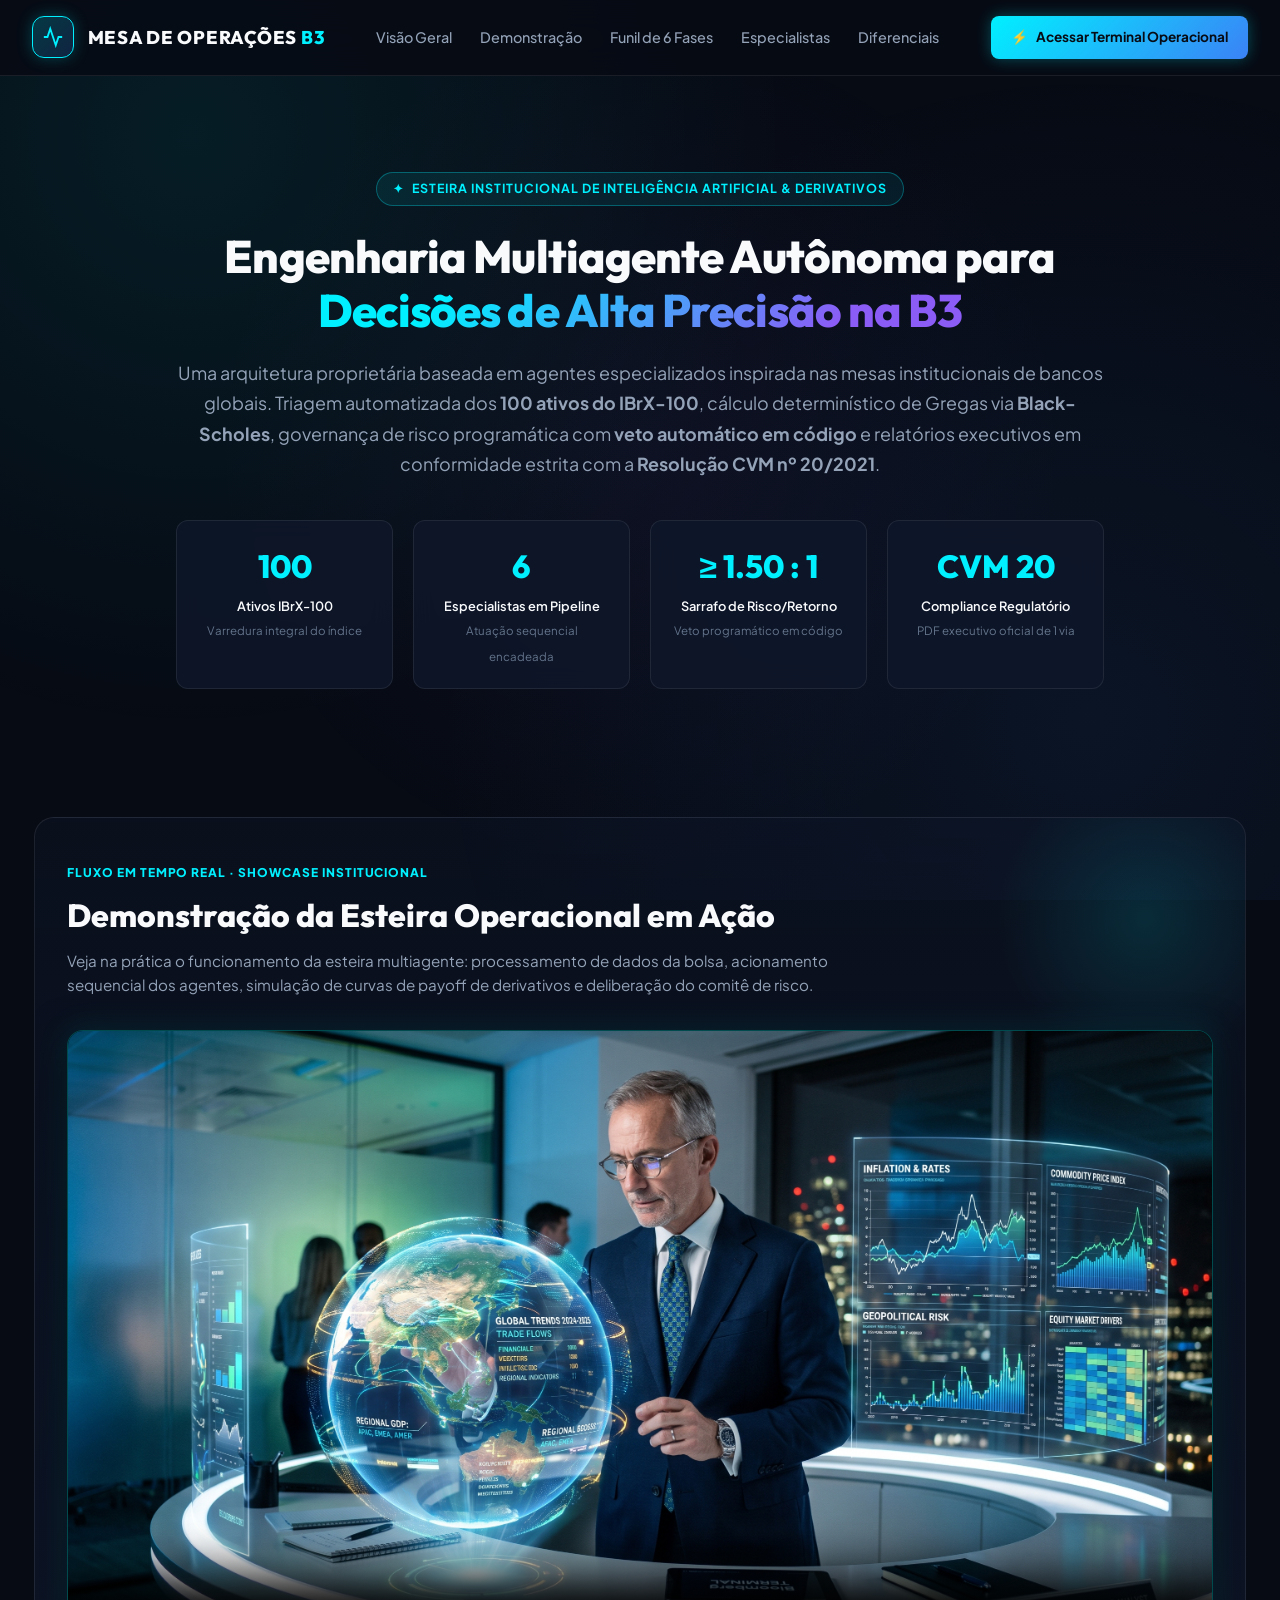
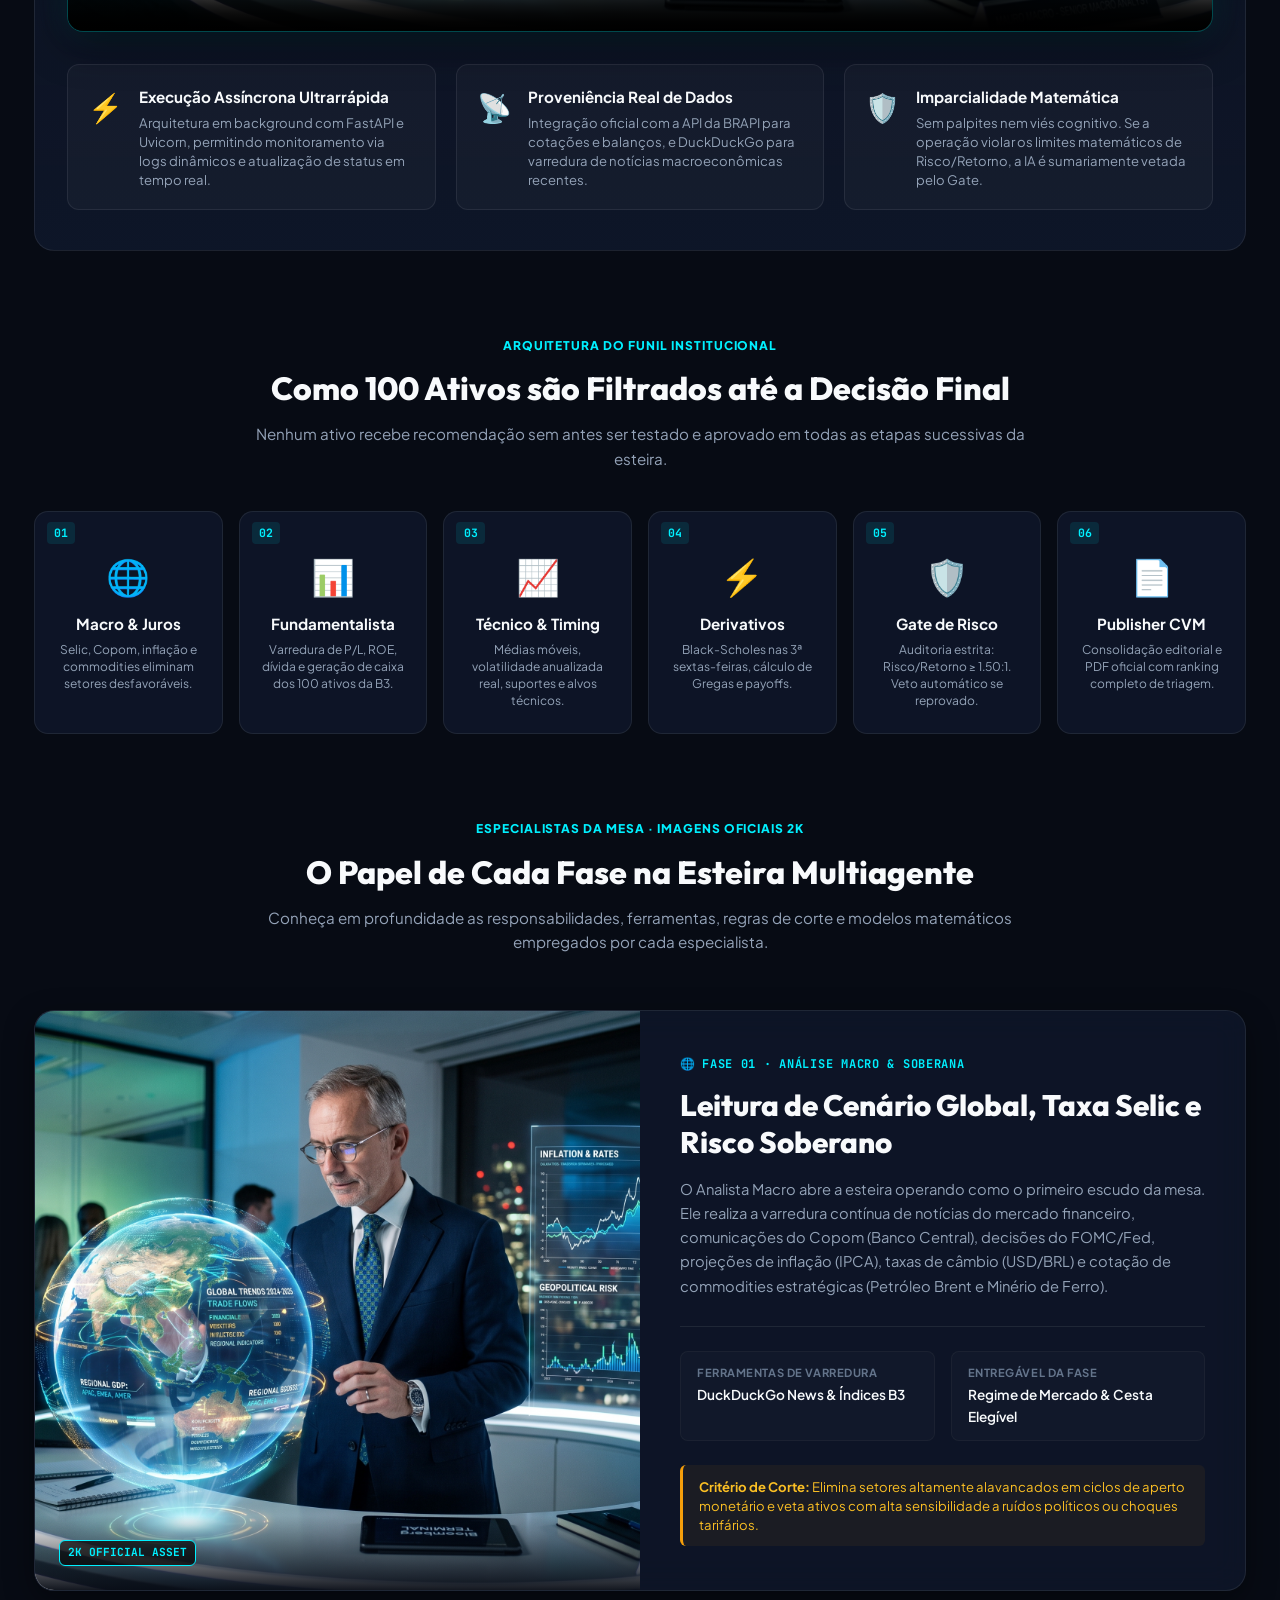
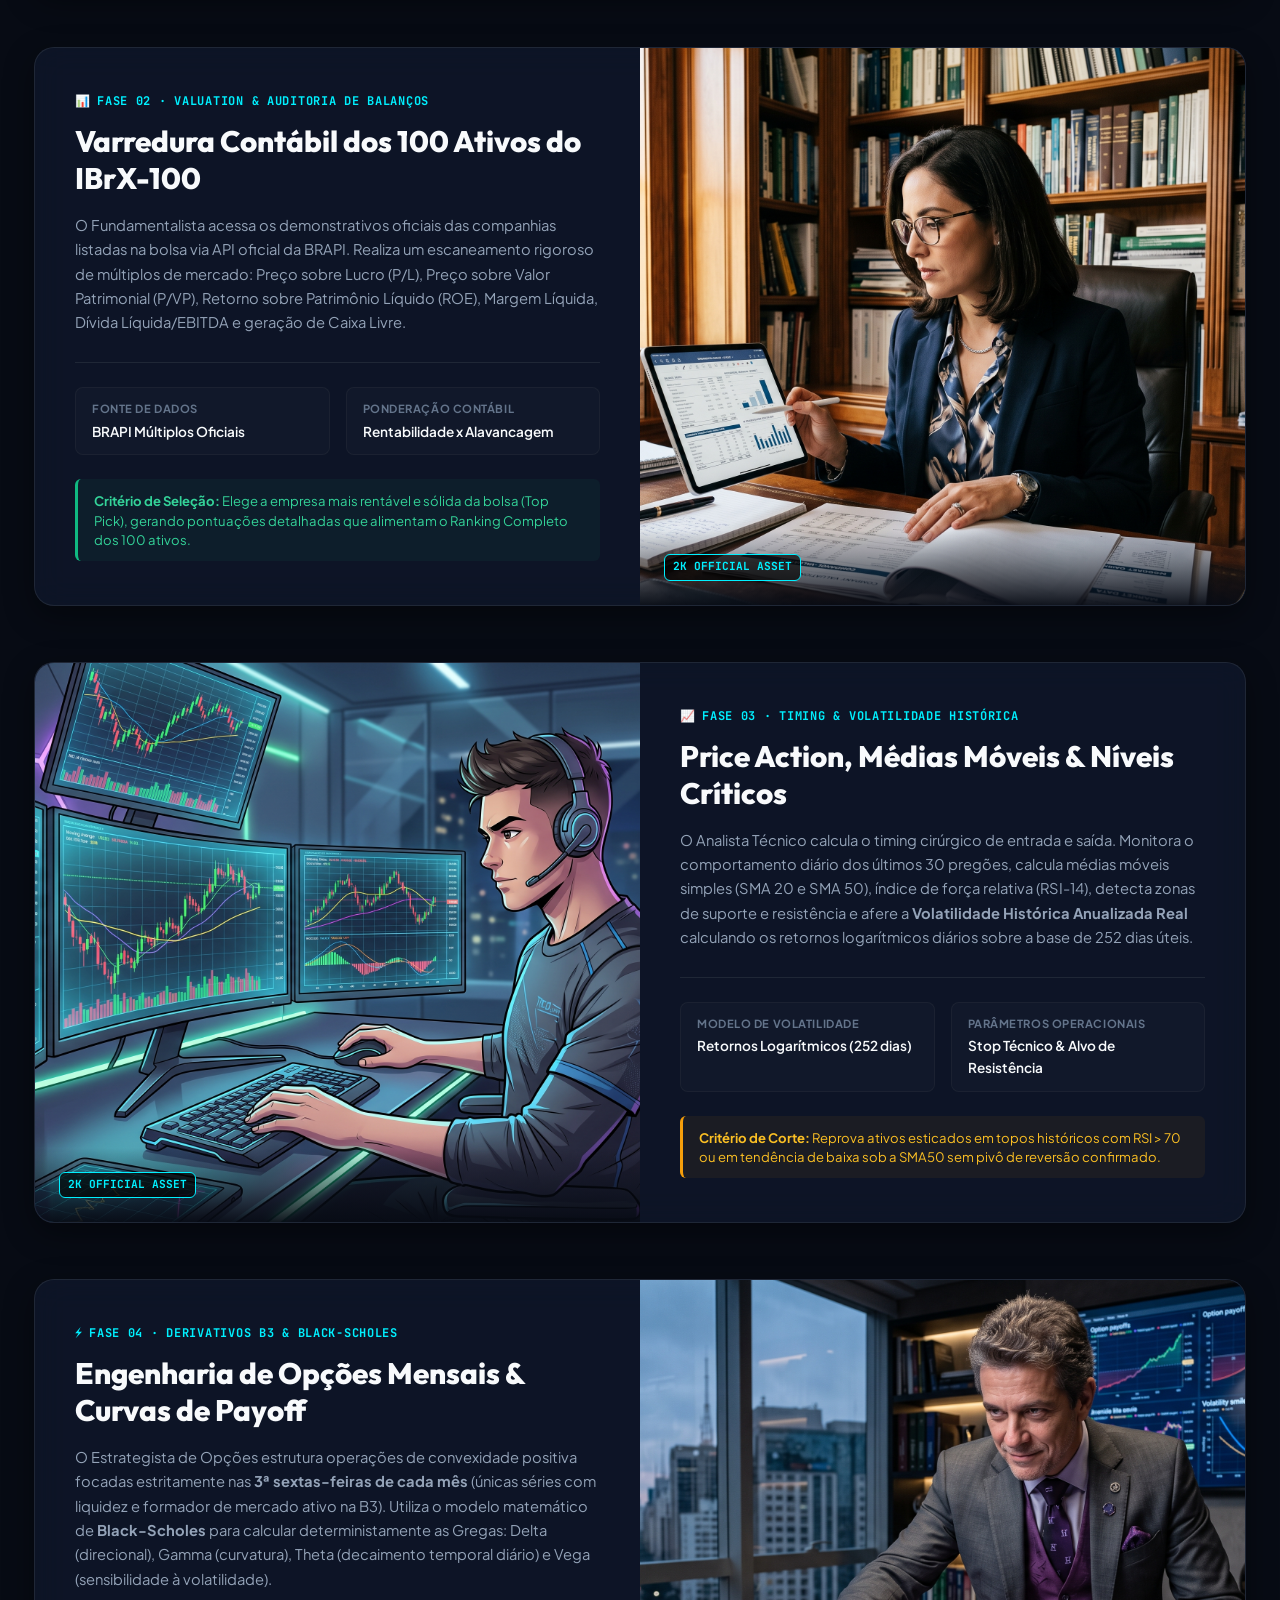
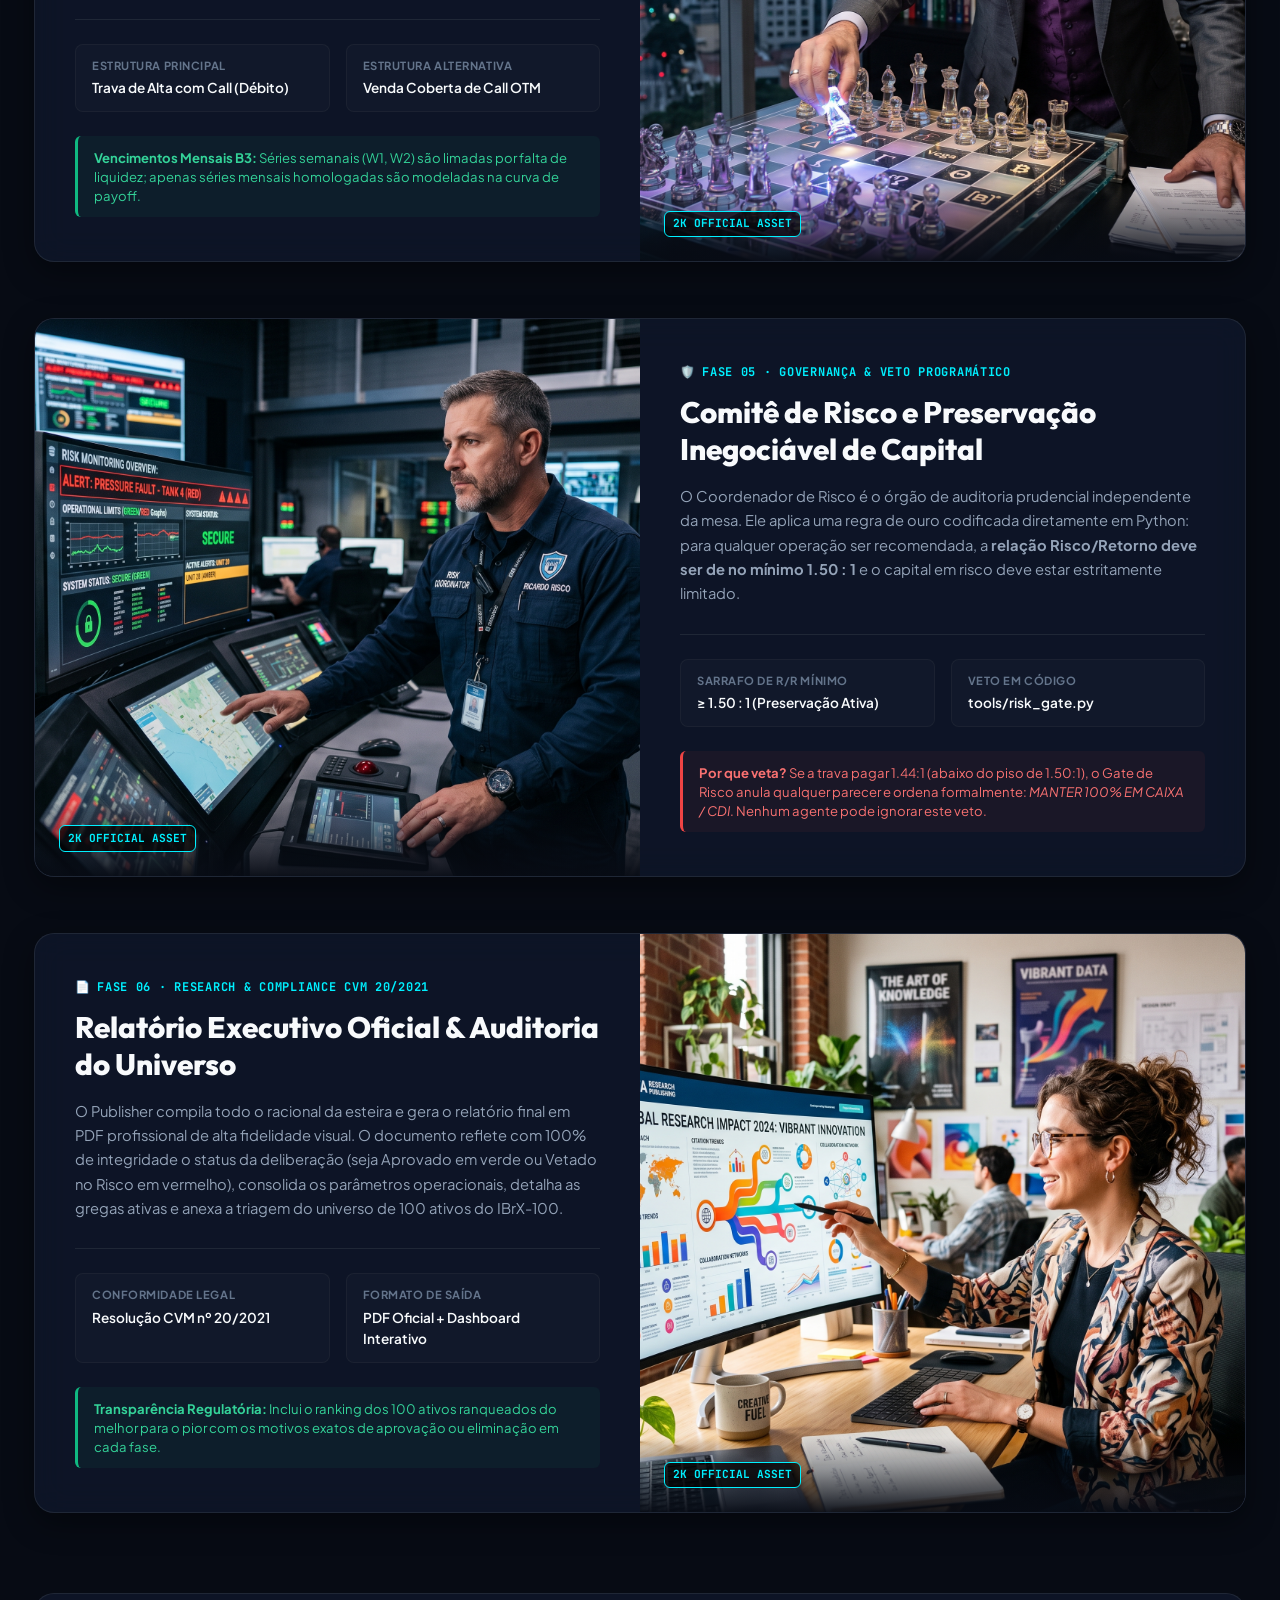
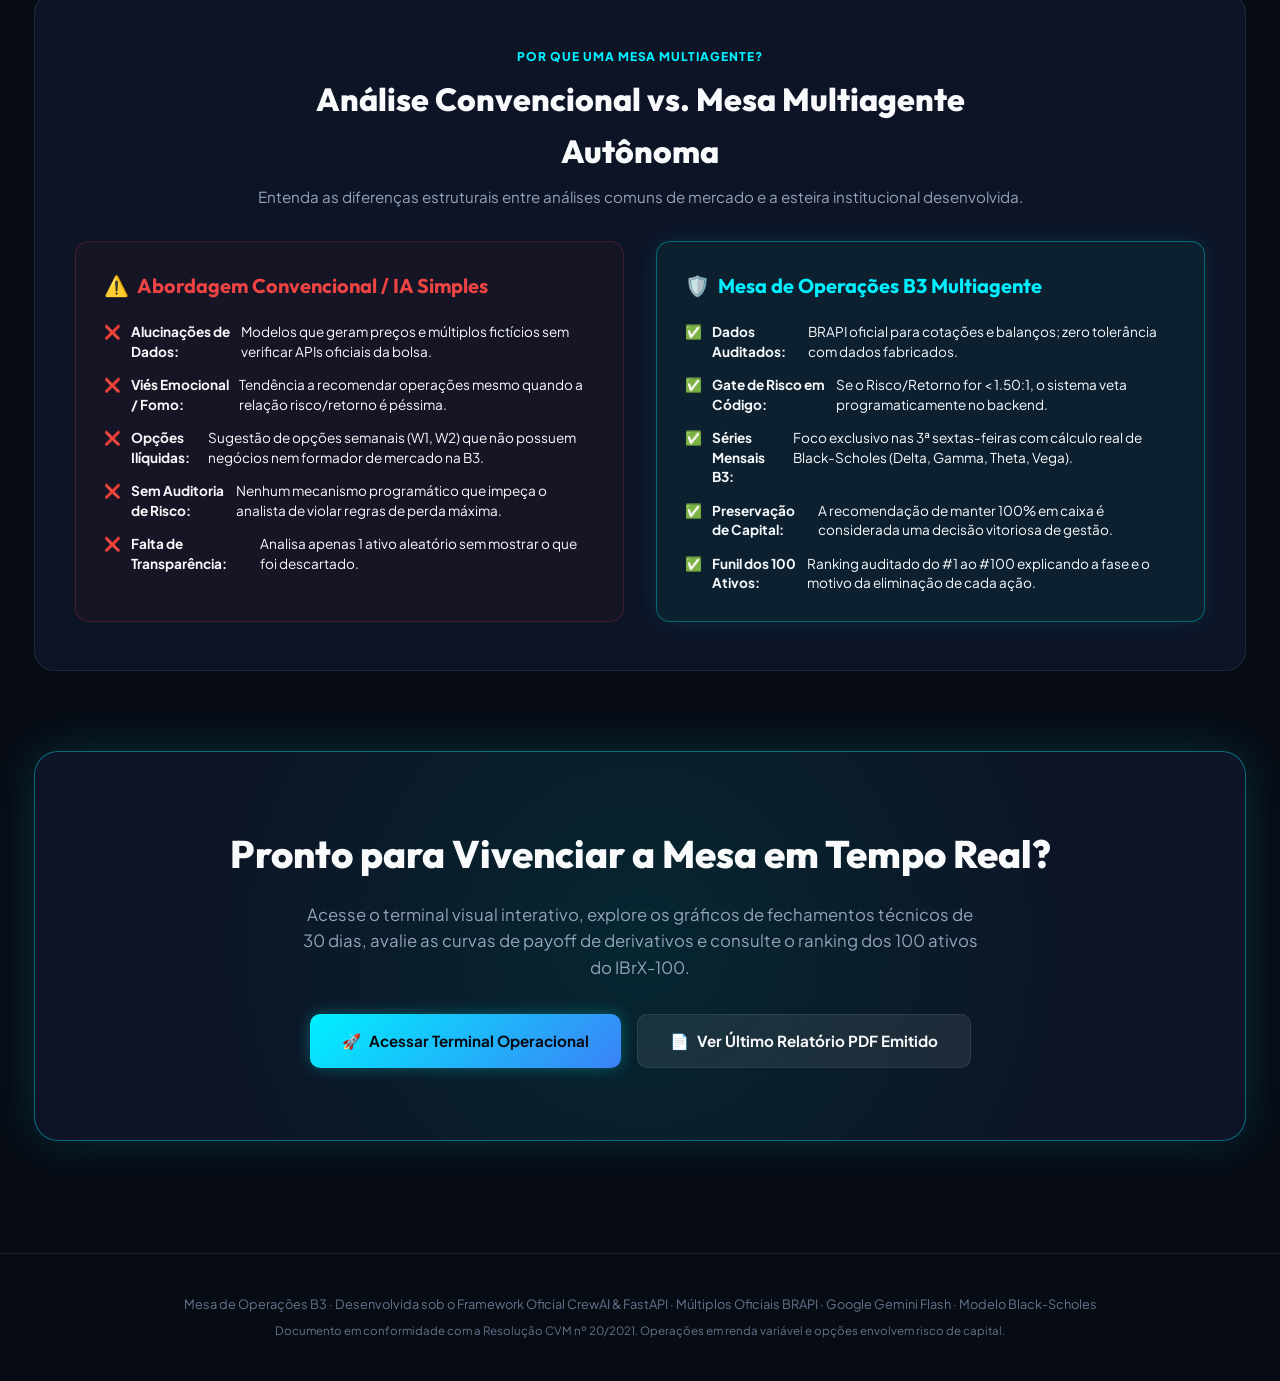
==== static/apresentacao.html @ 3312a020 "feat: Mesa de Operações B3 multiagente com governança de risco, CNPI e dados 100% autênticos" ====
<!DOCTYPE html>
<html lang="pt-BR">
<head>
  <meta charset="UTF-8">
  <meta name="viewport" content="width=device-width, initial-scale=1.0">
  <title>Apresentação do Processo & Arquitetura Multiagente | Mesa de Operações B3</title>
  <meta name="description" content="Apresentação institucional completa da Mesa de Operações B3: pipeline autônomo multiagente, precificação Black-Scholes, auditoria de 100 ativos do IBrX-100 e governança de risco com veto programático.">
  <link rel="preconnect" href="https://fonts.googleapis.com">
  <link rel="preconnect" href="https://fonts.gstatic.com" crossorigin>
  <link href="https://fonts.googleapis.com/css2?family=Outfit:wght@400;500;600;700;800&family=Plus+Jakarta+Sans:wght@400;500;600;700&family=JetBrains+Mono:wght@400;500;700&display=swap" rel="stylesheet">
  <link rel="stylesheet" href="apresentacao.css">
</head>
<body>
  <div class="app-background"></div>

  <!-- Barra de Navegação -->
  <header class="nav-header">
    <div class="nav-container">
      <a href="/" class="nav-brand">
        <div class="brand-icon">
          <svg viewBox="0 0 24 24" fill="none" stroke="currentColor" stroke-width="2">
            <polyline points="22 12 18 12 15 21 9 3 6 12 2 12"></polyline>
          </svg>
        </div>
        <div class="brand-title">MESA DE OPERAÇÕES <span>B3</span></div>
      </a>

      <nav>
        <ul class="nav-links">
          <li><a href="#visao-geral">Visão Geral</a></li>
          <li><a href="#workflow-video">Demonstração</a></li>
          <li><a href="#fluxo-processo">Funil de 6 Fases</a></li>
          <li><a href="#fases-detalhadas">Especialistas</a></li>
          <li><a href="#comparativo">Diferenciais</a></li>
        </ul>
      </nav>

      <a href="/" class="btn-terminal" id="btnIrTerminal">
        <span>⚡</span> Acessar Terminal Operacional
      </a>
    </div>
  </header>

  <main class="content-wrapper">
    <!-- Hero Section -->
    <section class="hero-section" id="visao-geral">
      <div class="hero-pill">
        <span>✦</span> Esteira Institucional de Inteligência Artificial & Derivativos
      </div>
      <h1 class="hero-title">
        Engenharia Multiagente Autônoma para <br>
        <span class="gradient-text">Decisões de Alta Precisão na B3</span>
      </h1>
      <p class="hero-desc">
        Uma arquitetura proprietária baseada em agentes especializados inspirada nas mesas institucionais de bancos globais. 
        Triagem automatizada dos <strong>100 ativos do IBrX-100</strong>, cálculo determinístico de Gregas via <strong>Black-Scholes</strong>, 
        governança de risco programática com <strong>veto automático em código</strong> e relatórios executivos em conformidade estrita com a <strong>Resolução CVM nº 20/2021</strong>.
      </p>

      <!-- Grid de Métricas Principais -->
      <div class="hero-stats-row">
        <div class="hero-stat-card">
          <span class="hero-stat-number">100</span>
          <span class="hero-stat-label">Ativos IBrX-100</span>
          <span class="hero-stat-sub">Varredura integral do índice</span>
        </div>
        <div class="hero-stat-card">
          <span class="hero-stat-number">6</span>
          <span class="hero-stat-label">Especialistas em Pipeline</span>
          <span class="hero-stat-sub">Atuação sequencial encadeada</span>
        </div>
        <div class="hero-stat-card">
          <span class="hero-stat-number">&ge; 1.50 : 1</span>
          <span class="hero-stat-label">Sarrafo de Risco/Retorno</span>
          <span class="hero-stat-sub">Veto programático em código</span>
        </div>
        <div class="hero-stat-card">
          <span class="hero-stat-number">CVM 20</span>
          <span class="hero-stat-label">Compliance Regulatório</span>
          <span class="hero-stat-sub">PDF executivo oficial de 1 via</span>
        </div>
      </div>
    </section>

    <!-- Seção de Demonstração em Vídeo -->
    <section class="video-section" id="workflow-video">
      <span class="section-tag">FLUXO EM TEMPO REAL &middot; SHOWCASE INSTITUCIONAL</span>
      <h2 class="section-title">Demonstração da Esteira Operacional em Ação</h2>
      <p class="section-desc">
        Veja na prática o funcionamento da esteira multiagente: processamento de dados da bolsa, acionamento sequencial dos agentes, simulação de curvas de payoff de derivativos e deliberação do comitê de risco.
      </p>

      <div class="video-player-container">
        <video controls poster="midia/analista_macro.jpg" playsinline preload="metadata">
          <source src="midia/workflow_demo.mp4" type="video/mp4">
          Seu navegador não suporta reprodução de vídeos HTML5.
        </video>
      </div>

      <div class="video-highlights">
        <div class="highlight-box">
          <span class="highlight-icon">⚡</span>
          <div class="highlight-content">
            <h4>Execução Assíncrona Ultrarrápida</h4>
            <p>Arquitetura em background com FastAPI e Uvicorn, permitindo monitoramento via logs dinâmicos e atualização de status em tempo real.</p>
          </div>
        </div>
        <div class="highlight-box">
          <span class="highlight-icon">📡</span>
          <div class="highlight-content">
            <h4>Proveniência Real de Dados</h4>
            <p>Integração oficial com a API da BRAPI para cotações e balanços, e DuckDuckGo para varredura de notícias macroeconômicas recentes.</p>
          </div>
        </div>
        <div class="highlight-box">
          <span class="highlight-icon">🛡️</span>
          <div class="highlight-content">
            <h4>Imparcialidade Matemática</h4>
            <p>Sem palpites nem viés cognitivo. Se a operação violar os limites matemáticos de Risco/Retorno, a IA é sumariamente vetada pelo Gate.</p>
          </div>
        </div>
      </div>
    </section>

    <!-- Visão Geral do Funil de Decisão -->
    <section class="pipeline-roadmap-section" id="fluxo-processo">
      <div style="text-align: center; max-width: 800px; margin: 0 auto;">
        <span class="section-tag">ARQUITETURA DO FUNIL INSTITUCIONAL</span>
        <h2 class="section-title">Como 100 Ativos são Filtrados até a Decisão Final</h2>
        <p class="section-desc" style="margin: 0 auto;">
          Nenhum ativo recebe recomendação sem antes ser testado e aprovado em todas as etapas sucessivas da esteira.
        </p>
      </div>

      <div class="flow-steps-grid">
        <div class="flow-step-card">
          <span class="step-number">01</span>
          <span class="step-icon">🌐</span>
          <h3 class="step-title">Macro & Juros</h3>
          <p class="step-desc">Selic, Copom, inflação e commodities eliminam setores desfavoráveis.</p>
        </div>
        <div class="flow-step-card">
          <span class="step-number">02</span>
          <span class="step-icon">📊</span>
          <h3 class="step-title">Fundamentalista</h3>
          <p class="step-desc">Varredura de P/L, ROE, dívida e geração de caixa dos 100 ativos da B3.</p>
        </div>
        <div class="flow-step-card">
          <span class="step-number">03</span>
          <span class="step-icon">📈</span>
          <h3 class="step-title">Técnico & Timing</h3>
          <p class="step-desc">Médias móveis, volatilidade anualizada real, suportes e alvos técnicos.</p>
        </div>
        <div class="flow-step-card">
          <span class="step-number">04</span>
          <span class="step-icon">⚡</span>
          <h3 class="step-title">Derivativos</h3>
          <p class="step-desc">Black-Scholes nas 3ª sextas-feiras, cálculo de Gregas e payoffs.</p>
        </div>
        <div class="flow-step-card">
          <span class="step-number">05</span>
          <span class="step-icon">🛡️</span>
          <h3 class="step-title">Gate de Risco</h3>
          <p class="step-desc">Auditoria estrita: Risco/Retorno &ge; 1.50:1. Veto automático se reprovado.</p>
        </div>
        <div class="flow-step-card">
          <span class="step-number">06</span>
          <span class="step-icon">📄</span>
          <h3 class="step-title">Publisher CVM</h3>
          <p class="step-desc">Consolidação editorial e PDF oficial com ranking completo de triagem.</p>
        </div>
      </div>
    </section>

    <!-- Apresentação Detalhada das 6 Fases com Mídias 2K -->
    <section class="phases-detail-section" id="fases-detalhadas">
      <div style="text-align: center; max-width: 800px; margin: 0 auto 3.5rem;">
        <span class="section-tag">ESPECIALISTAS DA MESA &middot; IMAGENS OFICIAIS 2K</span>
        <h2 class="section-title">O Papel de Cada Fase na Esteira Multiagente</h2>
        <p class="section-desc" style="margin: 0 auto;">
          Conheça em profundidade as responsabilidades, ferramentas, regras de corte e modelos matemáticos empregados por cada especialista.
        </p>
      </div>

      <!-- FASE 1: ANALISTA MACRO -->
      <div class="phase-card">
        <div class="phase-image-container">
          <img src="midia/analista_macro.jpg" alt="Analista Macro da Mesa de Operações B3" loading="lazy">
          <div class="phase-image-overlay">
            <span class="badge-2k">2K OFFICIAL ASSET</span>
          </div>
        </div>
        <div class="phase-info-container">
          <div class="phase-badge"><span>🌐</span> FASE 01 &middot; ANÁLISE MACRO & SOBERANA</div>
          <h3 class="phase-heading">Leitura de Cenário Global, Taxa Selic e Risco Soberano</h3>
          <p class="phase-text">
            O Analista Macro abre a esteira operando como o primeiro escudo da mesa. Ele realiza a varredura contínua de notícias do mercado financeiro, comunicações do Copom (Banco Central), decisões do FOMC/Fed, projeções de inflação (IPCA), taxas de câmbio (USD/BRL) e cotação de commodities estratégicas (Petróleo Brent e Minério de Ferro).
          </p>

          <div class="specs-grid">
            <div class="spec-item">
              <span class="spec-title">Ferramentas de Varredura</span>
              <span class="spec-val">DuckDuckGo News & Índices B3</span>
            </div>
            <div class="spec-item">
              <span class="spec-title">Entregável da Fase</span>
              <span class="spec-val">Regime de Mercado & Cesta Elegível</span>
            </div>
          </div>

          <div class="rule-box">
            <strong>Critério de Corte:</strong> Elimina setores altamente alavancados em ciclos de aperto monetário e veta ativos com alta sensibilidade a ruídos políticos ou choques tarifários.
          </div>
        </div>
      </div>

      <!-- FASE 2: FUNDAMENTALISTA -->
      <div class="phase-card reverse">
        <div class="phase-image-container">
          <img src="midia/fundamentalista.jpg" alt="Analista Fundamentalista e Valuation" loading="lazy">
          <div class="phase-image-overlay">
            <span class="badge-2k">2K OFFICIAL ASSET</span>
          </div>
        </div>
        <div class="phase-info-container">
          <div class="phase-badge"><span>📊</span> FASE 02 &middot; VALUATION & AUDITORIA DE BALANÇOS</div>
          <h3 class="phase-heading">Varredura Contábil dos 100 Ativos do IBrX-100</h3>
          <p class="phase-text">
            O Fundamentalista acessa os demonstrativos oficiais das companhias listadas na bolsa via API oficial da BRAPI. Realiza um escaneamento rigoroso de múltiplos de mercado: Preço sobre Lucro (P/L), Preço sobre Valor Patrimonial (P/VP), Retorno sobre Patrimônio Líquido (ROE), Margem Líquida, Dívida Líquida/EBITDA e geração de Caixa Livre.
          </p>

          <div class="specs-grid">
            <div class="spec-item">
              <span class="spec-title">Fonte de Dados</span>
              <span class="spec-val">BRAPI Múltiplos Oficiais</span>
            </div>
            <div class="spec-item">
              <span class="spec-title">Ponderação Contábil</span>
              <span class="spec-val">Rentabilidade x Alavancagem</span>
            </div>
          </div>

          <div class="rule-box success-rule">
            <strong>Critério de Seleção:</strong> Elege a empresa mais rentável e sólida da bolsa (Top Pick), gerando pontuações detalhadas que alimentam o Ranking Completo dos 100 ativos.
          </div>
        </div>
      </div>

      <!-- FASE 3: ANALISTA TÉCNICO -->
      <div class="phase-card">
        <div class="phase-image-container">
          <img src="midia/analista_tecnico.jpg" alt="Analista Técnico e Price Action" loading="lazy">
          <div class="phase-image-overlay">
            <span class="badge-2k">2K OFFICIAL ASSET</span>
          </div>
        </div>
        <div class="phase-info-container">
          <div class="phase-badge"><span>📈</span> FASE 03 &middot; TIMING & VOLATILIDADE HISTÓRICA</div>
          <h3 class="phase-heading">Price Action, Médias Móveis & Níveis Críticos</h3>
          <p class="phase-text">
            O Analista Técnico calcula o timing cirúrgico de entrada e saída. Monitora o comportamento diário dos últimos 30 pregões, calcula médias móveis simples (SMA 20 e SMA 50), índice de força relativa (RSI-14), detecta zonas de suporte e resistência e afere a <strong>Volatilidade Histórica Anualizada Real</strong> calculando os retornos logarítmicos diários sobre a base de 252 dias úteis.
          </p>

          <div class="specs-grid">
            <div class="spec-item">
              <span class="spec-title">Modelo de Volatilidade</span>
              <span class="spec-val">Retornos Logarítmicos (252 dias)</span>
            </div>
            <div class="spec-item">
              <span class="spec-title">Parâmetros Operacionais</span>
              <span class="spec-val">Stop Técnico & Alvo de Resistência</span>
            </div>
          </div>

          <div class="rule-box">
            <strong>Critério de Corte:</strong> Reprova ativos esticados em topos históricos com RSI &gt; 70 ou em tendência de baixa sob a SMA50 sem pivô de reversão confirmado.
          </div>
        </div>
      </div>

      <!-- FASE 4: ESTRATEGISTA DE OPÇÕES -->
      <div class="phase-card reverse">
        <div class="phase-image-container">
          <img src="midia/estrategista_opcoes.jpg" alt="Estrategista de Derivativos e Opções" loading="lazy">
          <div class="phase-image-overlay">
            <span class="badge-2k">2K OFFICIAL ASSET</span>
          </div>
        </div>
        <div class="phase-info-container">
          <div class="phase-badge"><span>⚡</span> FASE 04 &middot; DERIVATIVOS B3 & BLACK-SCHOLES</div>
          <h3 class="phase-heading">Engenharia de Opções Mensais & Curvas de Payoff</h3>
          <p class="phase-text">
            O Estrategista de Opções estrutura operações de convexidade positiva focadas estritamente nas <strong>3ª sextas-feiras de cada mês</strong> (únicas séries com liquidez e formador de mercado ativo na B3). Utiliza o modelo matemático de <strong>Black-Scholes</strong> para calcular deterministamente as Gregas: Delta (direcional), Gamma (curvatura), Theta (decaimento temporal diário) e Vega (sensibilidade à volatilidade).
          </p>

          <div class="specs-grid">
            <div class="spec-item">
              <span class="spec-title">Estrutura Principal</span>
              <span class="spec-val">Trava de Alta com Call (Débito)</span>
            </div>
            <div class="spec-item">
              <span class="spec-title">Estrutura Alternativa</span>
              <span class="spec-val">Venda Coberta de Call OTM</span>
            </div>
          </div>

          <div class="rule-box success-rule">
            <strong>Vencimentos Mensais B3:</strong> Séries semanais (W1, W2) são limadas por falta de liquidez; apenas séries mensais homologadas são modeladas na curva de payoff.
          </div>
        </div>
      </div>

      <!-- FASE 5: COORDENADOR DE RISCO -->
      <div class="phase-card">
        <div class="phase-image-container">
          <img src="midia/coordenador_risco.jpg" alt="Coordenador de Risco da Mesa" loading="lazy">
          <div class="phase-image-overlay">
            <span class="badge-2k">2K OFFICIAL ASSET</span>
          </div>
        </div>
        <div class="phase-info-container">
          <div class="phase-badge"><span>🛡️</span> FASE 05 &middot; GOVERNANÇA & VETO PROGRAMÁTICO</div>
          <h3 class="phase-heading">Comitê de Risco e Preservação Inegociável de Capital</h3>
          <p class="phase-text">
            O Coordenador de Risco é o órgão de auditoria prudencial independente da mesa. Ele aplica uma regra de ouro codificada diretamente em Python: para qualquer operação ser recomendada, a <strong>relação Risco/Retorno deve ser de no mínimo 1.50 : 1</strong> e o capital em risco deve estar estritamente limitado.
          </p>

          <div class="specs-grid">
            <div class="spec-item">
              <span class="spec-title">Sarrafo de R/R Mínimo</span>
              <span class="spec-val">&ge; 1.50 : 1 (Preservação Ativa)</span>
            </div>
            <div class="spec-item">
              <span class="spec-title">Veto em Código</span>
              <span class="spec-val">tools/risk_gate.py</span>
            </div>
          </div>

          <div class="rule-box danger-rule">
            <strong>Por que veta?</strong> Se a trava pagar 1.44:1 (abaixo do piso de 1.50:1), o Gate de Risco anula qualquer parecer e ordena formalmente: <em>MANTER 100% EM CAIXA / CDI</em>. Nenhum agente pode ignorar este veto.
          </div>
        </div>
      </div>

      <!-- FASE 6: RESEARCH PUBLISHER -->
      <div class="phase-card reverse">
        <div class="phase-image-container">
          <img src="midia/research_publisher.jpg" alt="Research Publisher e Compliance CVM" loading="lazy">
          <div class="phase-image-overlay">
            <span class="badge-2k">2K OFFICIAL ASSET</span>
          </div>
        </div>
        <div class="phase-info-container">
          <div class="phase-badge"><span>📄</span> FASE 06 &middot; RESEARCH & COMPLIANCE CVM 20/2021</div>
          <h3 class="phase-heading">Relatório Executivo Oficial & Auditoria do Universo</h3>
          <p class="phase-text">
            O Publisher compila todo o racional da esteira e gera o relatório final em PDF profissional de alta fidelidade visual. O documento reflete com 100% de integridade o status da deliberação (seja Aprovado em verde ou Vetado no Risco em vermelho), consolida os parâmetros operacionais, detalha as gregas ativas e anexa a triagem do universo de 100 ativos do IBrX-100.
          </p>

          <div class="specs-grid">
            <div class="spec-item">
              <span class="spec-title">Conformidade Legal</span>
              <span class="spec-val">Resolução CVM nº 20/2021</span>
            </div>
            <div class="spec-item">
              <span class="spec-title">Formato de Saída</span>
              <span class="spec-val">PDF Oficial + Dashboard Interativo</span>
            </div>
          </div>

          <div class="rule-box success-rule">
            <strong>Transparência Regulatória:</strong> Inclui o ranking dos 100 ativos ranqueados do melhor para o pior com os motivos exatos de aprovação ou eliminação em cada fase.
          </div>
        </div>
      </div>
    </section>

    <!-- Comparativo Institucional -->
    <section class="comparative-section" id="comparativo">
      <div style="text-align: center; max-width: 800px; margin: 0 auto;">
        <span class="section-tag">POR QUE UMA MESA MULTIAGENTE?</span>
        <h2 class="section-title">Análise Convencional vs. Mesa Multiagente Autônoma</h2>
        <p class="section-desc" style="margin: 0 auto;">
          Entenda as diferenças estruturais entre análises comuns de mercado e a esteira institucional desenvolvida.
        </p>
      </div>

      <div class="compare-grid">
        <div class="compare-card traditional">
          <h3 style="color: var(--danger);"><span>⚠️</span> Abordagem Convencional / IA Simples</h3>
          <ul class="compare-list">
            <li><span>❌</span> <strong>Alucinações de Dados:</strong> Modelos que geram preços e múltiplos fictícios sem verificar APIs oficiais da bolsa.</li>
            <li><span>❌</span> <strong>Viés Emocional / Fomo:</strong> Tendência a recomendar operações mesmo quando a relação risco/retorno é péssima.</li>
            <li><span>❌</span> <strong>Opções Ilíquidas:</strong> Sugestão de opções semanais (W1, W2) que não possuem negócios nem formador de mercado na B3.</li>
            <li><span>❌</span> <strong>Sem Auditoria de Risco:</strong> Nenhum mecanismo programático que impeça o analista de violar regras de perda máxima.</li>
            <li><span>❌</span> <strong>Falta de Transparência:</strong> Analisa apenas 1 ativo aleatório sem mostrar o que foi descartado.</li>
          </ul>
        </div>

        <div class="compare-card mesa">
          <h3 style="color: var(--primary);"><span>🛡️</span> Mesa de Operações B3 Multiagente</h3>
          <ul class="compare-list">
            <li><span>✅</span> <strong>Dados Auditados:</strong> BRAPI oficial para cotações e balanços; zero tolerância com dados fabricados.</li>
            <li><span>✅</span> <strong>Gate de Risco em Código:</strong> Se o Risco/Retorno for &lt; 1.50:1, o sistema veta programaticamente no backend.</li>
            <li><span>✅</span> <strong>Séries Mensais B3:</strong> Foco exclusivo nas 3ª sextas-feiras com cálculo real de Black-Scholes (Delta, Gamma, Theta, Vega).</li>
            <li><span>✅</span> <strong>Preservação de Capital:</strong> A recomendação de manter 100% em caixa é considerada uma decisão vitoriosa de gestão.</li>
            <li><span>✅</span> <strong>Funil dos 100 Ativos:</strong> Ranking auditado do #1 ao #100 explicando a fase e o motivo da eliminação de cada ação.</li>
          </ul>
        </div>
      </div>
    </section>

    <!-- Banner de Ação Final -->
    <section class="cta-banner">
      <h2>Pronto para Vivenciar a Mesa em Tempo Real?</h2>
      <p>
        Acesse o terminal visual interativo, explore os gráficos de fechamentos técnicos de 30 dias, avalie as curvas de payoff de derivativos e consulte o ranking dos 100 ativos do IBrX-100.
      </p>
      <div class="cta-buttons">
        <a href="/" class="btn-terminal btn-large">
          <span>🚀</span> Acessar Terminal Operacional
        </a>
        <a href="/api/download/pdf" class="btn-terminal btn-large" style="background: rgba(255,255,255,0.08); color: var(--text-main); border: 1px solid var(--border-subtle); box-shadow: none;" target="_blank">
          <span>📄</span> Ver Último Relatório PDF Emitido
        </a>
      </div>
    </section>
  </main>

  <footer class="footer">
    <p>
      Mesa de Operações B3 &middot; Desenvolvida sob o Framework Oficial CrewAI & FastAPI &middot; Múltiplos Oficiais BRAPI &middot; Google Gemini Flash &middot; Modelo Black-Scholes
    </p>
    <p style="margin-top: 0.5rem; font-size: 0.72rem; color: var(--text-muted);">
      Documento em conformidade com a Resolução CVM nº 20/2021. Operações em renda variável e opções envolvem risco de capital.
    </p>
  </footer>
</body>
</html>
---- static/apresentacao.css ----
/* ========================================================
   MESA DE OPERAÇÕES B3 - APRESENTAÇÃO INSTITUCIONAL
   Estilo Premium para Showcase de Processo e Mídias
   ======================================================== */

:root {
  --bg-main: #070B14;
  --bg-card: rgba(15, 23, 42, 0.85);
  --bg-card-hover: rgba(26, 38, 64, 0.95);
  --border-subtle: rgba(255, 255, 255, 0.08);
  --border-active: rgba(0, 240, 255, 0.4);
  
  --primary: #00F0FF;
  --primary-glow: rgba(0, 240, 255, 0.25);
  --accent-blue: #3B82F6;
  --accent-purple: #8B5CF6;
  --success: #10B981;
  --warning: #F59E0B;
  --danger: #EF4444;

  --text-main: #F8FAFC;
  --text-secondary: #94A3B8;
  --text-muted: #64748B;

  --font-heading: 'Outfit', sans-serif;
  --font-body: 'Plus Jakarta Sans', sans-serif;
  --font-mono: 'JetBrains Mono', monospace;
}

* {
  margin: 0;
  padding: 0;
  box-sizing: border-box;
}

body {
  background-color: var(--bg-main);
  color: var(--text-main);
  font-family: var(--font-body);
  line-height: 1.6;
  overflow-x: hidden;
}

/* Background com iluminação ambiente */
.app-background {
  position: fixed;
  top: 0;
  left: 0;
  width: 100vw;
  height: 100vh;
  background: 
    radial-gradient(circle at 15% 15%, rgba(0, 240, 255, 0.08) 0%, transparent 45%),
    radial-gradient(circle at 85% 80%, rgba(59, 130, 246, 0.08) 0%, transparent 50%),
    radial-gradient(circle at 50% 50%, rgba(139, 92, 246, 0.05) 0%, transparent 55%);
  pointer-events: none;
  z-index: -1;
}

/* Navbar */
.nav-header {
  border-bottom: 1px solid var(--border-subtle);
  background: rgba(7, 11, 20, 0.88);
  backdrop-filter: blur(16px);
  position: sticky;
  top: 0;
  z-index: 200;
}

.nav-container {
  max-width: 1320px;
  margin: 0 auto;
  padding: 1rem 2rem;
  display: flex;
  justify-content: space-between;
  align-items: center;
}

.nav-brand {
  display: flex;
  align-items: center;
  gap: 0.85rem;
  text-decoration: none;
  color: inherit;
}

.brand-icon {
  width: 42px;
  height: 42px;
  background: linear-gradient(135deg, rgba(0, 240, 255, 0.2), rgba(59, 130, 246, 0.2));
  border: 1px solid var(--primary);
  border-radius: 12px;
  display: flex;
  align-items: center;
  justify-content: center;
  color: var(--primary);
  box-shadow: 0 0 15px var(--primary-glow);
}

.brand-icon svg {
  width: 22px;
  height: 22px;
}

.brand-title {
  font-family: var(--font-heading);
  font-size: 1.15rem;
  font-weight: 800;
  letter-spacing: 0.04em;
}

.brand-title span {
  color: var(--primary);
}

.nav-links {
  display: flex;
  align-items: center;
  gap: 1.75rem;
  list-style: none;
}

.nav-links a {
  color: var(--text-secondary);
  text-decoration: none;
  font-size: 0.9rem;
  font-weight: 500;
  transition: color 0.2s ease;
}

.nav-links a:hover {
  color: var(--primary);
}

.btn-terminal {
  display: inline-flex;
  align-items: center;
  gap: 0.5rem;
  background: linear-gradient(135deg, #00F0FF, #3B82F6);
  color: #070B14;
  padding: 0.65rem 1.25rem;
  border-radius: 8px;
  font-size: 0.85rem;
  font-weight: 700;
  text-decoration: none;
  box-shadow: 0 0 15px rgba(0, 240, 255, 0.3);
  transition: transform 0.2s, box-shadow 0.2s;
}

.btn-terminal:hover {
  transform: translateY(-2px);
  box-shadow: 0 0 25px rgba(0, 240, 255, 0.5);
}

/* Container Principal */
.content-wrapper {
  max-width: 1260px;
  margin: 0 auto;
  padding: 2.5rem 1.5rem 5rem;
}

/* Hero Section */
.hero-section {
  text-align: center;
  padding: 3.5rem 1rem 4rem;
  max-width: 960px;
  margin: 0 auto;
}

.hero-pill {
  display: inline-flex;
  align-items: center;
  gap: 0.5rem;
  padding: 0.4rem 1rem;
  border-radius: 9999px;
  background: rgba(0, 240, 255, 0.08);
  border: 1px solid rgba(0, 240, 255, 0.3);
  font-size: 0.78rem;
  font-weight: 700;
  color: var(--primary);
  text-transform: uppercase;
  letter-spacing: 0.08em;
  margin-bottom: 1.5rem;
}

.hero-title {
  font-family: var(--font-heading);
  font-size: 2.85rem;
  font-weight: 800;
  line-height: 1.18;
  letter-spacing: -0.02em;
  margin-bottom: 1.25rem;
}

.hero-title .gradient-text {
  background: linear-gradient(135deg, #00F0FF 20%, #8B5CF6 80%);
  -webkit-background-clip: text;
  -webkit-text-fill-color: transparent;
}

.hero-desc {
  font-size: 1.12rem;
  color: var(--text-secondary);
  line-height: 1.7;
  margin-bottom: 2.5rem;
}

.hero-stats-row {
  display: grid;
  grid-template-columns: repeat(auto-fit, minmax(200px, 1fr));
  gap: 1.25rem;
  margin-top: 2rem;
}

.hero-stat-card {
  background: var(--bg-card);
  border: 1px solid var(--border-subtle);
  border-radius: 12px;
  padding: 1.25rem;
  text-align: center;
  backdrop-filter: blur(12px);
  transition: transform 0.2s ease, border-color 0.2s ease;
}

.hero-stat-card:hover {
  transform: translateY(-3px);
  border-color: var(--border-active);
}

.hero-stat-number {
  font-family: var(--font-heading);
  font-size: 2rem;
  font-weight: 800;
  color: var(--primary);
  display: block;
}

.hero-stat-label {
  font-size: 0.8rem;
  font-weight: 600;
  color: var(--text-main);
  margin-top: 0.25rem;
  display: block;
}

.hero-stat-sub {
  font-size: 0.72rem;
  color: var(--text-muted);
}

/* Seção de Vídeo */
.video-section {
  margin: 4rem 0;
  background: linear-gradient(180deg, rgba(15, 23, 42, 0.4), rgba(15, 23, 42, 0.9));
  border: 1px solid var(--border-subtle);
  border-radius: 20px;
  padding: 2.5rem 2rem;
  position: relative;
  overflow: hidden;
}

.video-section::before {
  content: '';
  position: absolute;
  top: -50px;
  right: -50px;
  width: 300px;
  height: 300px;
  background: radial-gradient(circle, rgba(0, 240, 255, 0.12) 0%, transparent 70%);
  pointer-events: none;
}

.section-tag {
  font-size: 0.75rem;
  font-weight: 800;
  letter-spacing: 0.08em;
  color: var(--primary);
  text-transform: uppercase;
  margin-bottom: 0.5rem;
  display: inline-block;
}

.section-title {
  font-family: var(--font-heading);
  font-size: 2rem;
  font-weight: 800;
  margin-bottom: 0.5rem;
}

.section-desc {
  font-size: 0.95rem;
  color: var(--text-secondary);
  max-width: 780px;
  margin-bottom: 2rem;
}

.video-player-container {
  position: relative;
  border-radius: 16px;
  overflow: hidden;
  border: 1px solid rgba(0, 240, 255, 0.3);
  box-shadow: 0 10px 40px rgba(0, 0, 0, 0.6), 0 0 30px rgba(0, 240, 255, 0.15);
  background: #000;
}

.video-player-container video {
  width: 100%;
  max-height: 600px;
  display: block;
  object-fit: cover;
}

.video-highlights {
  display: grid;
  grid-template-columns: repeat(auto-fit, minmax(280px, 1fr));
  gap: 1.25rem;
  margin-top: 2rem;
}

.highlight-box {
  background: rgba(255, 255, 255, 0.03);
  border: 1px solid var(--border-subtle);
  border-radius: 12px;
  padding: 1.25rem;
  display: flex;
  gap: 1rem;
}

.highlight-icon {
  font-size: 1.75rem;
  flex-shrink: 0;
}

.highlight-content h4 {
  font-size: 0.95rem;
  font-weight: 700;
  margin-bottom: 0.25rem;
  color: var(--text-main);
}

.highlight-content p {
  font-size: 0.82rem;
  color: var(--text-secondary);
  line-height: 1.45;
}

/* Seção do Pipeline / Fluxo */
.pipeline-roadmap-section {
  margin: 5rem 0;
}

.flow-steps-grid {
  display: grid;
  grid-template-columns: repeat(auto-fit, minmax(180px, 1fr));
  gap: 1rem;
  margin-top: 2.5rem;
}

.flow-step-card {
  background: var(--bg-card);
  border: 1px solid var(--border-subtle);
  border-radius: 14px;
  padding: 1.5rem 1rem;
  text-align: center;
  position: relative;
  transition: all 0.2s ease;
}

.flow-step-card:hover {
  transform: translateY(-4px);
  border-color: var(--primary);
  box-shadow: 0 8px 25px rgba(0, 240, 255, 0.15);
}

.step-number {
  position: absolute;
  top: 10px;
  left: 12px;
  font-family: var(--font-mono);
  font-size: 0.72rem;
  font-weight: 700;
  color: var(--primary);
  background: rgba(0, 240, 255, 0.1);
  padding: 0.1rem 0.45rem;
  border-radius: 4px;
}

.step-icon {
  font-size: 2.2rem;
  margin: 0.75rem 0 0.5rem;
  display: block;
}

.step-title {
  font-size: 0.95rem;
  font-weight: 700;
  margin-bottom: 0.35rem;
}

.step-desc {
  font-size: 0.75rem;
  color: var(--text-secondary);
  line-height: 1.4;
}

/* Detalhamento das 6 Fases (Cards com Imagens em 2K) */
.phases-detail-section {
  margin: 5rem 0;
}

.phase-card {
  background: var(--bg-card);
  border: 1px solid var(--border-subtle);
  border-radius: 20px;
  overflow: hidden;
  margin-bottom: 3.5rem;
  display: grid;
  grid-template-columns: 1fr 1fr;
  backdrop-filter: blur(16px);
  box-shadow: 0 10px 30px rgba(0, 0, 0, 0.4);
  transition: transform 0.25s ease, border-color 0.25s ease;
}

.phase-card:hover {
  transform: translateY(-4px);
  border-color: var(--border-active);
  box-shadow: 0 15px 40px rgba(0, 240, 255, 0.15);
}

.phase-card.reverse {
  grid-template-columns: 1fr 1fr;
}

.phase-card.reverse .phase-image-container {
  order: 2;
}

.phase-card.reverse .phase-info-container {
  order: 1;
}

.phase-image-container {
  position: relative;
  overflow: hidden;
  min-height: 420px;
  background: #020617;
}

.phase-image-container img {
  width: 100%;
  height: 100%;
  object-fit: cover;
  transition: transform 0.4s ease;
}

.phase-card:hover .phase-image-container img {
  transform: scale(1.03);
}

.phase-image-overlay {
  position: absolute;
  bottom: 0;
  left: 0;
  right: 0;
  padding: 1.5rem;
  background: linear-gradient(0deg, rgba(7, 11, 20, 0.95) 0%, transparent 100%);
  display: flex;
  justify-content: space-between;
  align-items: flex-end;
}

.badge-2k {
  font-family: var(--font-mono);
  font-size: 0.7rem;
  font-weight: 700;
  padding: 0.2rem 0.5rem;
  background: rgba(0, 0, 0, 0.7);
  border: 1px solid var(--primary);
  color: var(--primary);
  border-radius: 6px;
}

.phase-info-container {
  padding: 2.75rem 2.5rem;
  display: flex;
  flex-direction: column;
  justify-content: center;
}

.phase-badge {
  display: inline-flex;
  align-items: center;
  gap: 0.4rem;
  font-family: var(--font-mono);
  font-size: 0.75rem;
  font-weight: 700;
  color: var(--primary);
  text-transform: uppercase;
  letter-spacing: 0.06em;
  margin-bottom: 0.75rem;
}

.phase-heading {
  font-family: var(--font-heading);
  font-size: 1.85rem;
  font-weight: 800;
  line-height: 1.25;
  margin-bottom: 1rem;
}

.phase-text {
  font-size: 0.92rem;
  color: var(--text-secondary);
  line-height: 1.65;
  margin-bottom: 1.75rem;
}

.specs-grid {
  display: grid;
  grid-template-columns: 1fr 1fr;
  gap: 1rem;
  border-top: 1px solid var(--border-subtle);
  padding-top: 1.5rem;
  margin-bottom: 1.5rem;
}

.spec-item {
  background: rgba(255, 255, 255, 0.02);
  border: 1px solid rgba(255, 255, 255, 0.04);
  border-radius: 8px;
  padding: 0.75rem 1rem;
}

.spec-title {
  font-size: 0.7rem;
  font-weight: 700;
  text-transform: uppercase;
  letter-spacing: 0.05em;
  color: var(--text-muted);
  display: block;
}

.spec-val {
  font-size: 0.85rem;
  font-weight: 600;
  color: var(--text-main);
  margin-top: 0.15rem;
  display: block;
}

.rule-box {
  background: rgba(245, 158, 11, 0.06);
  border-left: 3px solid var(--warning);
  border-radius: 6px;
  padding: 0.75rem 1rem;
  font-size: 0.82rem;
  color: #FBBF24;
  line-height: 1.45;
}

.rule-box.success-rule {
  background: rgba(16, 185, 129, 0.06);
  border-left-color: var(--success);
  color: #34D399;
}

.rule-box.danger-rule {
  background: rgba(239, 68, 68, 0.06);
  border-left-color: var(--danger);
  color: #F87171;
}

/* Seção Comparativa */
.comparative-section {
  margin: 5rem 0;
  background: var(--bg-card);
  border: 1px solid var(--border-subtle);
  border-radius: 20px;
  padding: 3rem 2.5rem;
}

.compare-grid {
  display: grid;
  grid-template-columns: 1fr 1fr;
  gap: 2rem;
  margin-top: 2rem;
}

.compare-card {
  border-radius: 14px;
  padding: 1.75rem;
}

.compare-card.traditional {
  background: rgba(239, 68, 68, 0.04);
  border: 1px solid rgba(239, 68, 68, 0.2);
}

.compare-card.mesa {
  background: rgba(0, 240, 255, 0.05);
  border: 1px solid rgba(0, 240, 255, 0.35);
  box-shadow: 0 0 25px rgba(0, 240, 255, 0.1);
}

.compare-card h3 {
  font-family: var(--font-heading);
  font-size: 1.25rem;
  font-weight: 700;
  margin-bottom: 1.25rem;
  display: flex;
  align-items: center;
  gap: 0.5rem;
}

.compare-list {
  list-style: none;
  display: flex;
  flex-direction: column;
  gap: 0.85rem;
}

.compare-list li {
  font-size: 0.85rem;
  line-height: 1.45;
  display: flex;
  align-items: flex-start;
  gap: 0.6rem;
}

/* Call to Action Final */
.cta-banner {
  text-align: center;
  padding: 4.5rem 2rem;
  background: radial-gradient(circle at 50% 50%, rgba(0, 240, 255, 0.12) 0%, rgba(15, 23, 42, 0.8) 70%);
  border: 1px solid var(--border-active);
  border-radius: 24px;
  margin: 5rem 0 2rem;
  box-shadow: 0 0 50px rgba(0, 240, 255, 0.15);
}

.cta-banner h2 {
  font-family: var(--font-heading);
  font-size: 2.4rem;
  font-weight: 800;
  margin-bottom: 1rem;
}

.cta-banner p {
  font-size: 1.05rem;
  color: var(--text-secondary);
  max-width: 680px;
  margin: 0 auto 2rem;
}

.cta-buttons {
  display: flex;
  justify-content: center;
  gap: 1rem;
  flex-wrap: wrap;
}

.btn-large {
  padding: 0.85rem 2rem;
  font-size: 0.95rem;
  border-radius: 10px;
}

/* Footer */
.footer {
  border-top: 1px solid var(--border-subtle);
  padding: 2.5rem 2rem;
  text-align: center;
  font-size: 0.8rem;
  color: var(--text-muted);
}

.footer a {
  color: var(--primary);
  text-decoration: none;
}

/* Responsividade */
@media (max-width: 992px) {
  .hero-title { font-size: 2.2rem; }
  .phase-card, .phase-card.reverse {
    grid-template-columns: 1fr;
  }
  .phase-card.reverse .phase-image-container { order: 1; }
  .phase-card.reverse .phase-info-container { order: 2; }
  .phase-image-container { min-height: 280px; }
  .compare-grid { grid-template-columns: 1fr; }
  .nav-links { display: none; }
}
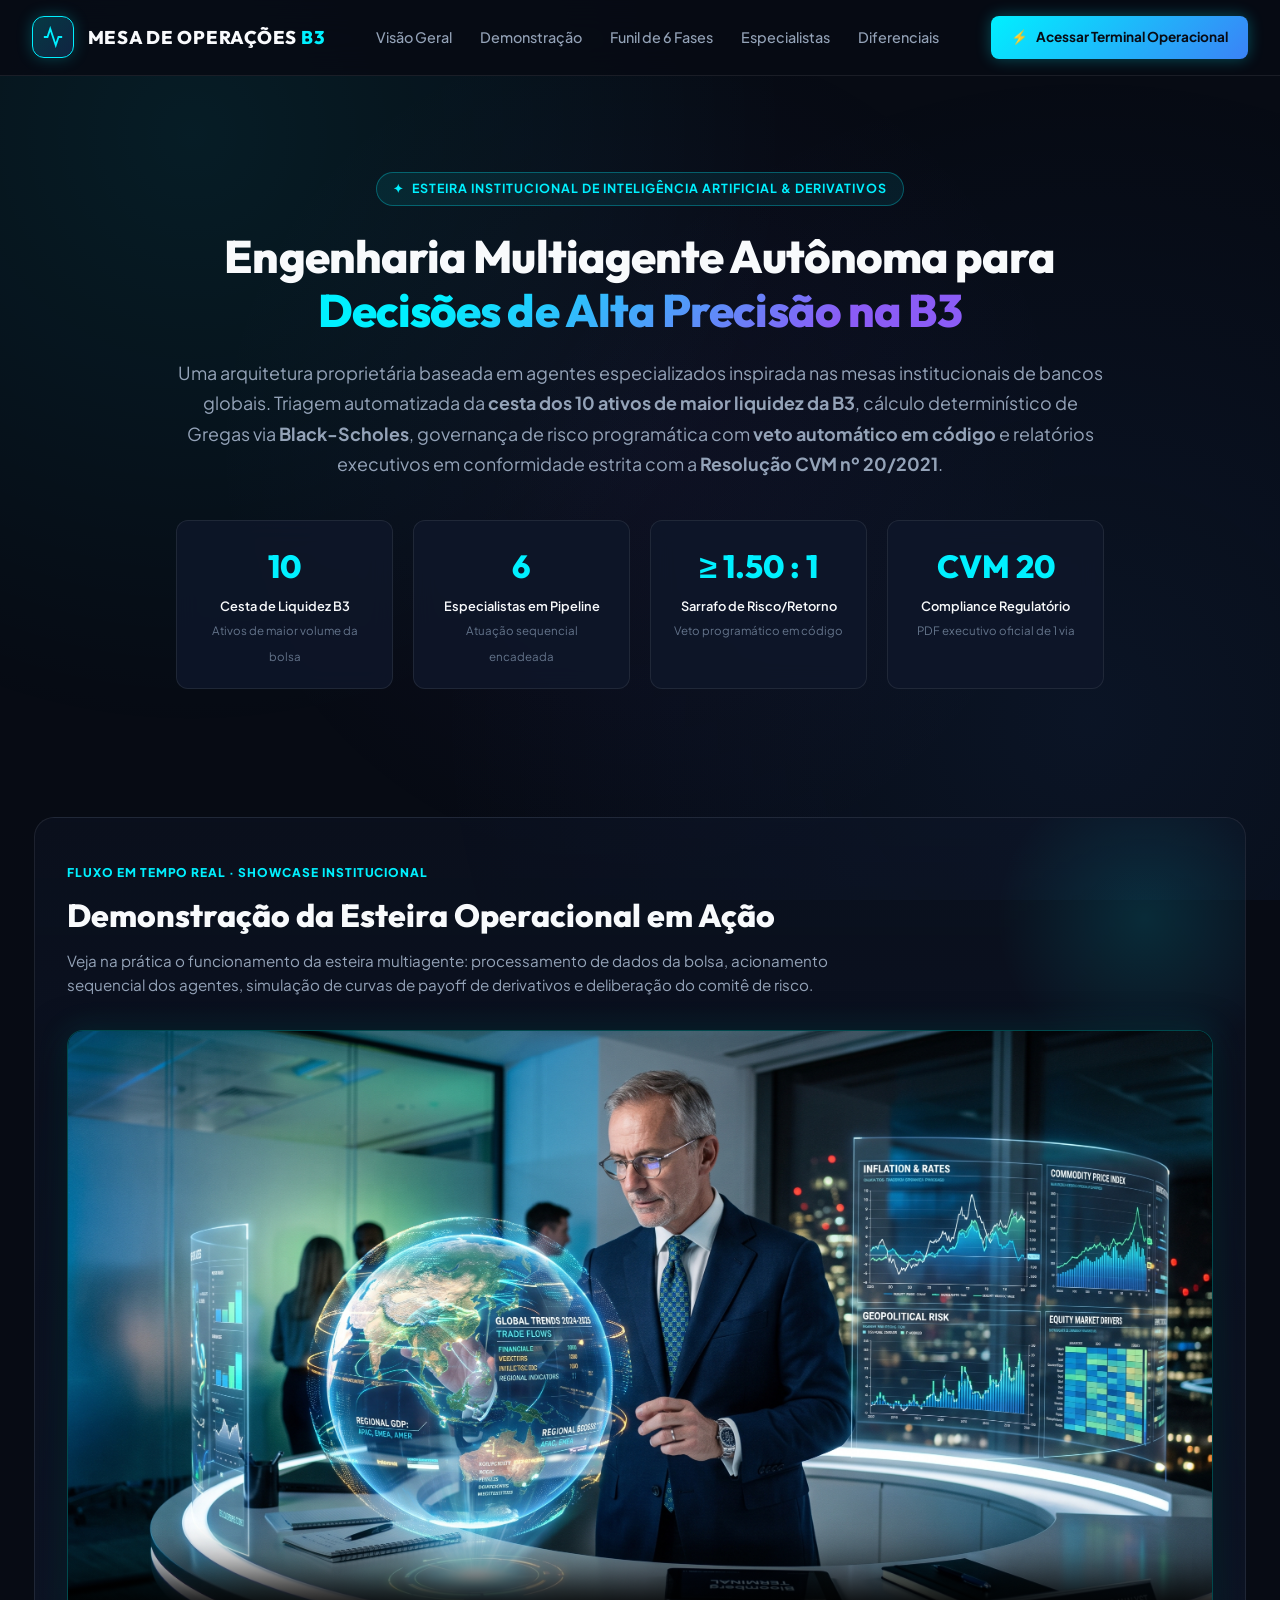
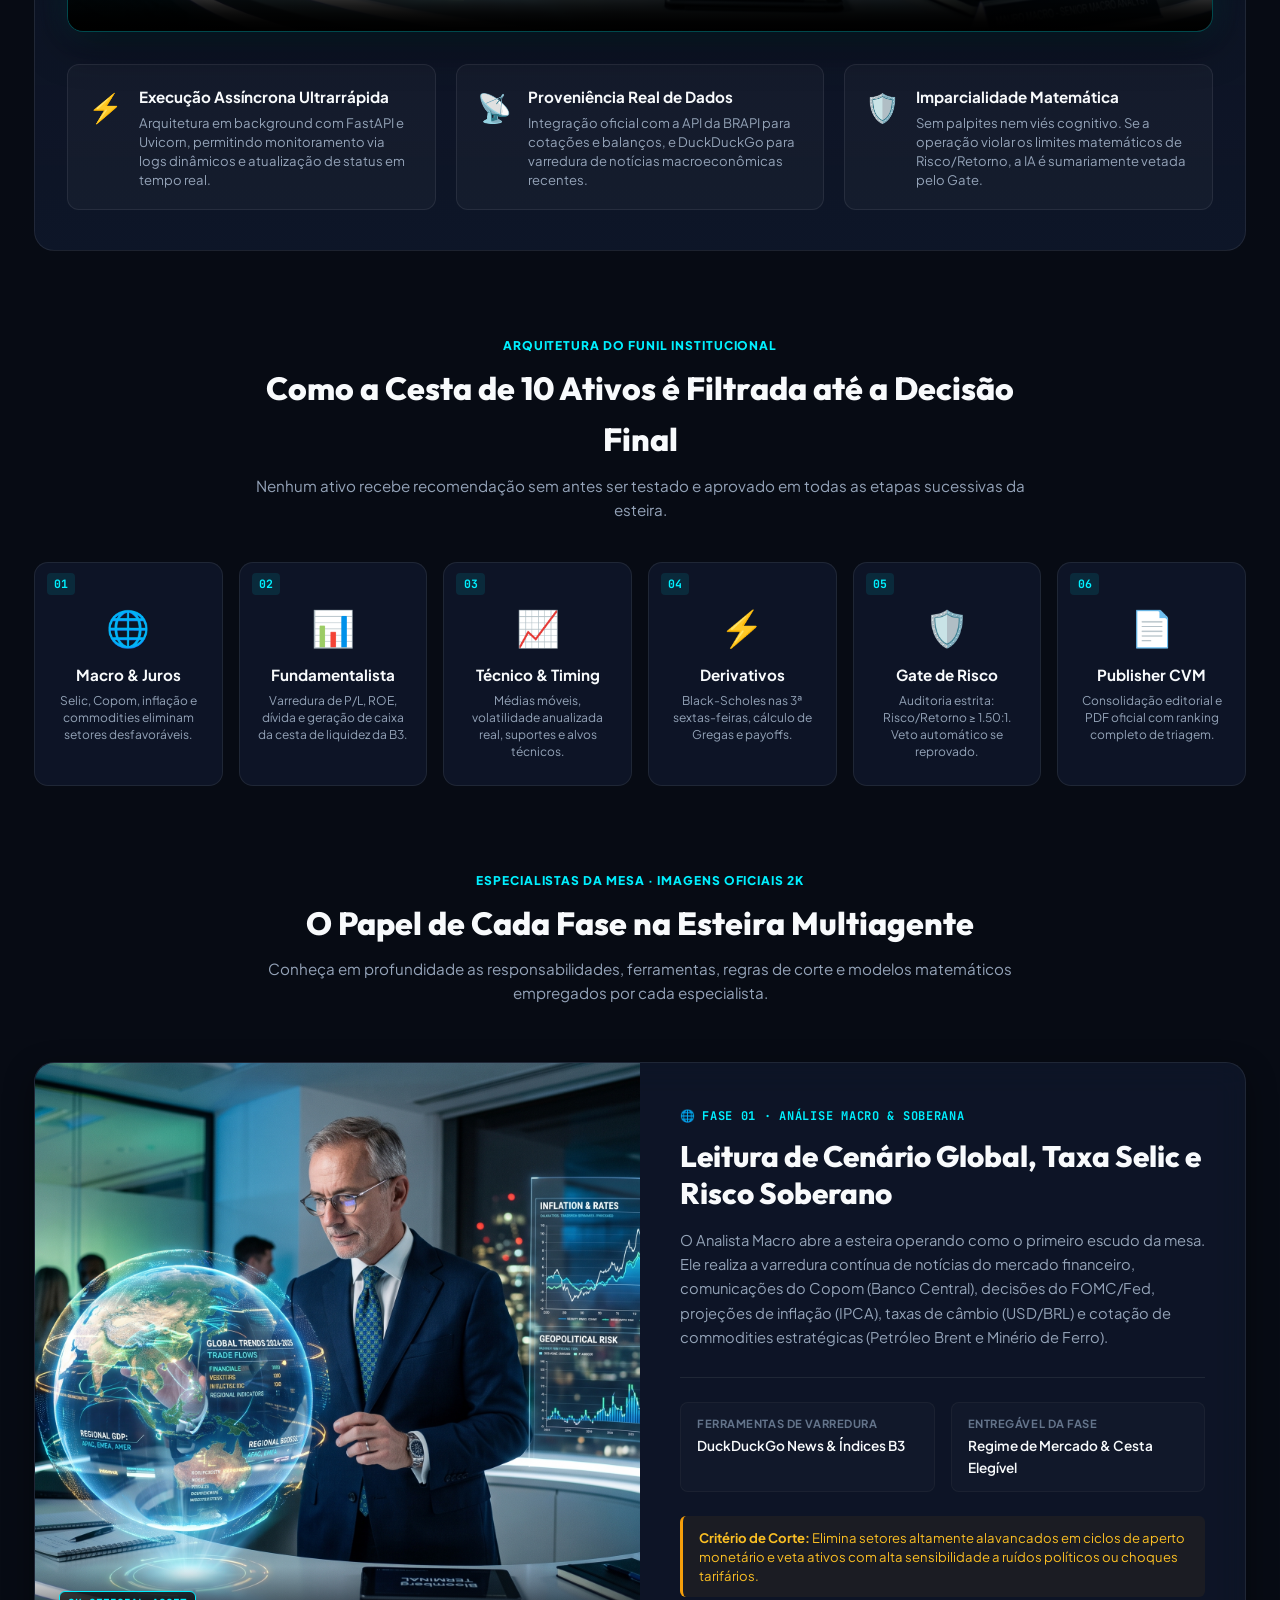
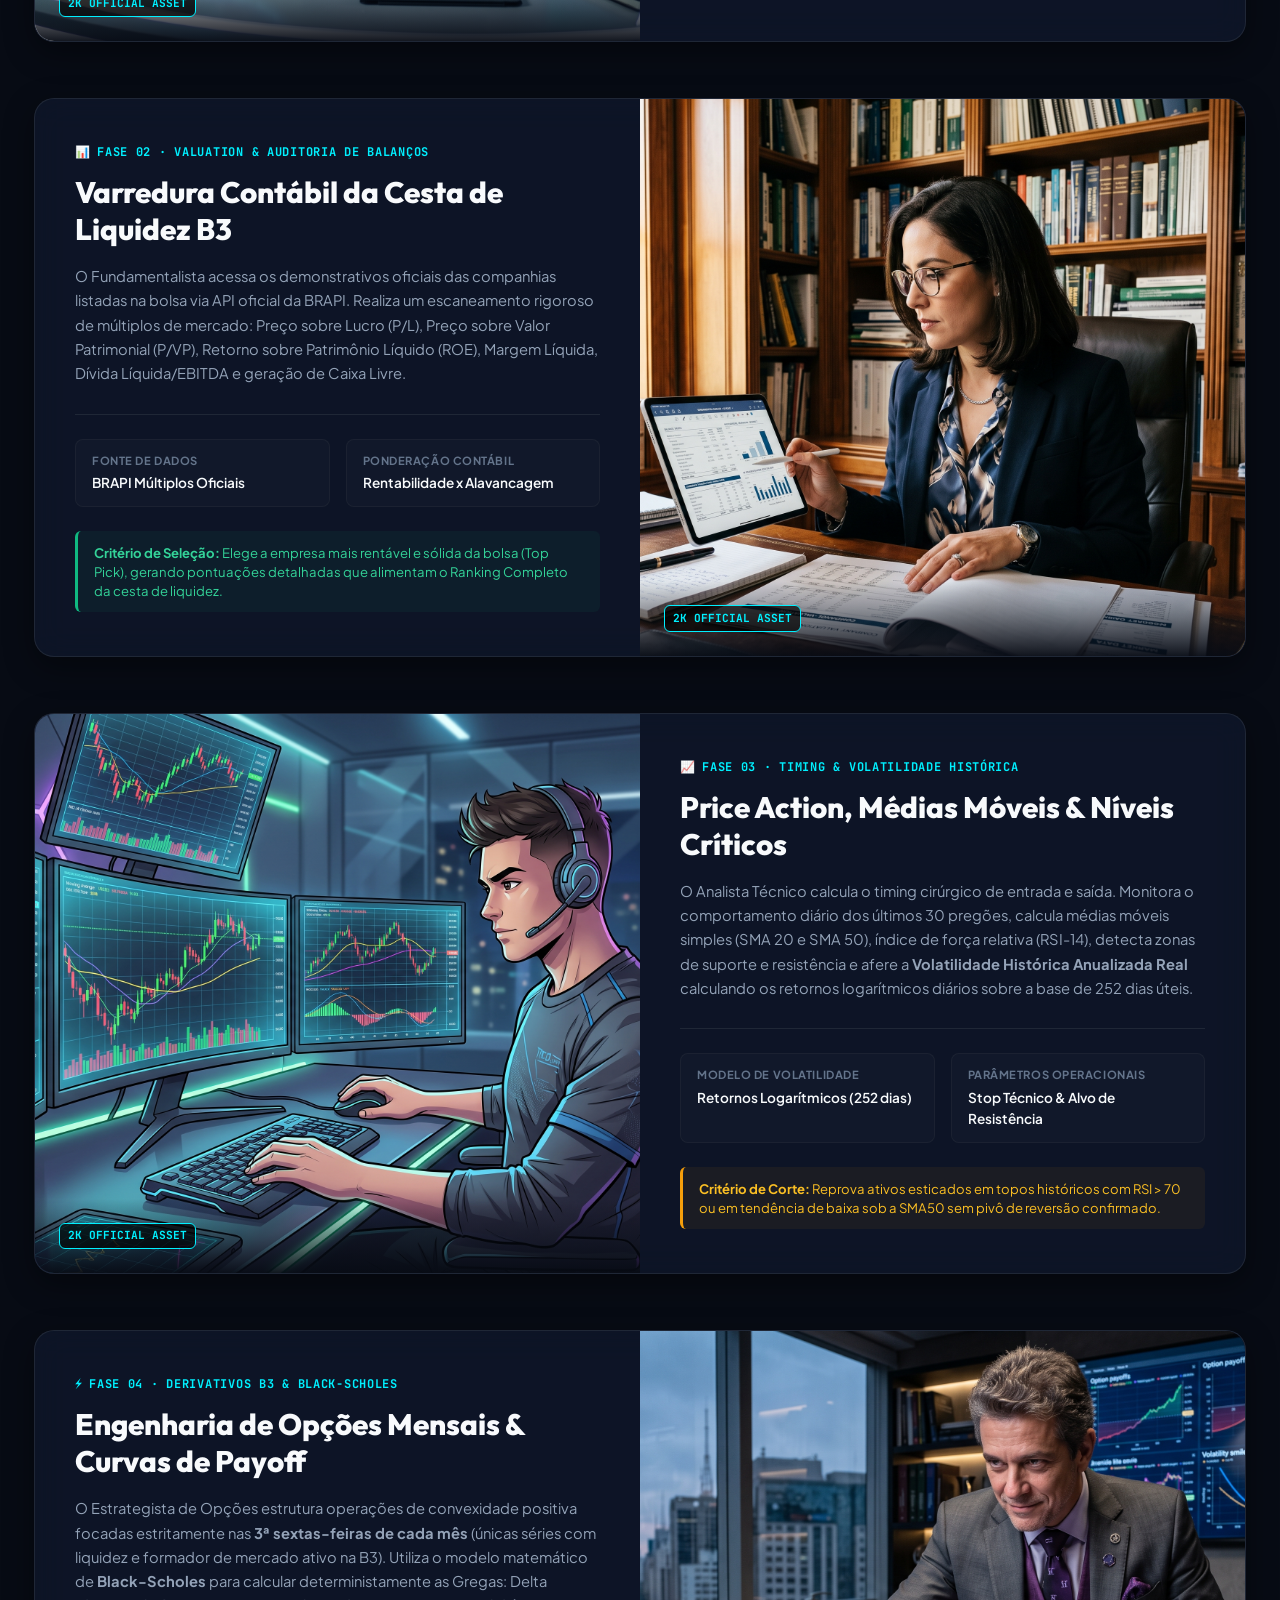
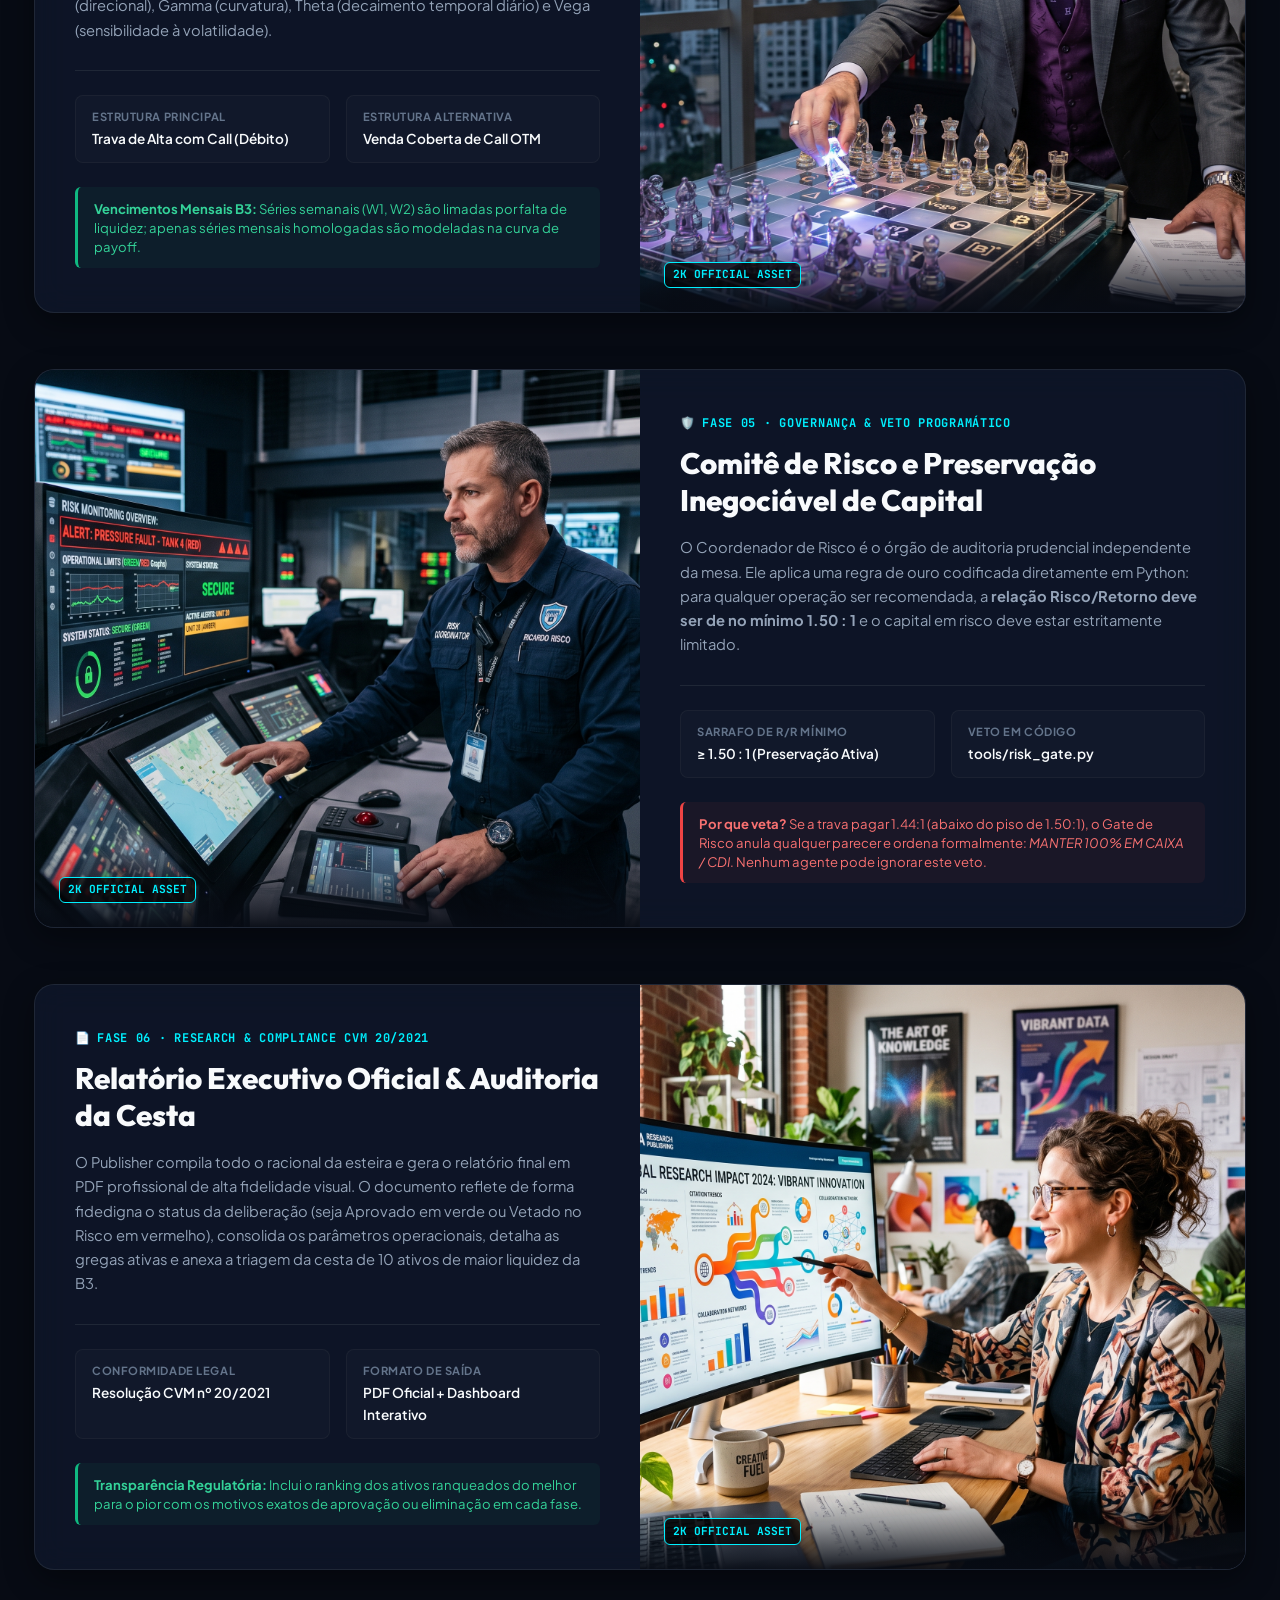
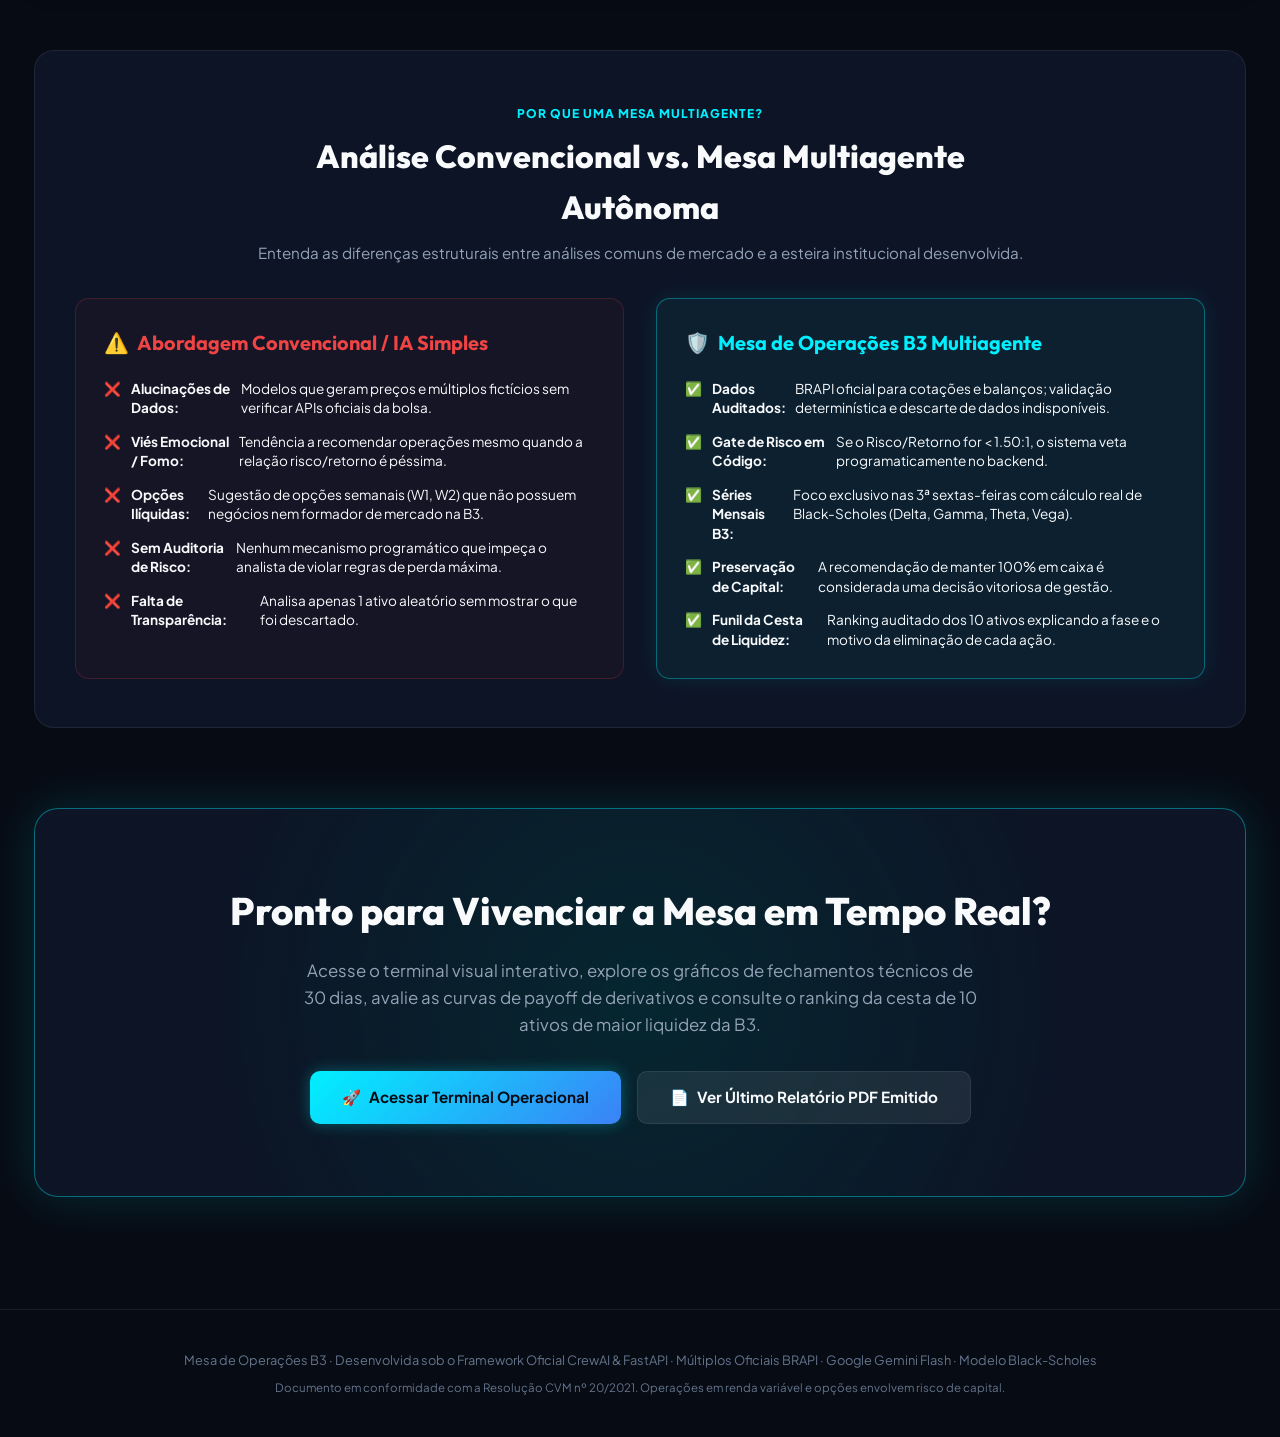
==== commit 38a7d9ec: "docs(storefront): [V0-33] alinhar vitrine e readme a cesta de 10 ativos eliminando alegacoes inflada" ====
--- a/static/apresentacao.html
+++ b/static/apresentacao.html
@@ -4,7 +4,7 @@
   <meta charset="UTF-8">
   <meta name="viewport" content="width=device-width, initial-scale=1.0">
   <title>Apresentação do Processo & Arquitetura Multiagente | Mesa de Operações B3</title>
-  <meta name="description" content="Apresentação institucional completa da Mesa de Operações B3: pipeline autônomo multiagente, precificação Black-Scholes, auditoria de 100 ativos do IBrX-100 e governança de risco com veto programático.">
+  <meta name="description" content="Apresentação institucional completa da Mesa de Operações B3: pipeline autônomo multiagente, precificação Black-Scholes, auditoria da cesta dos 10 ativos de maior liquidez da B3 e governança de risco com veto programático.">
   <link rel="preconnect" href="https://fonts.googleapis.com">
   <link rel="preconnect" href="https://fonts.gstatic.com" crossorigin>
   <link href="https://fonts.googleapis.com/css2?family=Outfit:wght@400;500;600;700;800&family=Plus+Jakarta+Sans:wght@400;500;600;700&family=JetBrains+Mono:wght@400;500;700&display=swap" rel="stylesheet">
@@ -53,16 +53,16 @@
       </h1>
       <p class="hero-desc">
         Uma arquitetura proprietária baseada em agentes especializados inspirada nas mesas institucionais de bancos globais. 
-        Triagem automatizada dos <strong>100 ativos do IBrX-100</strong>, cálculo determinístico de Gregas via <strong>Black-Scholes</strong>, 
+        Triagem automatizada da <strong>cesta dos 10 ativos de maior liquidez da B3</strong>, cálculo determinístico de Gregas via <strong>Black-Scholes</strong>, 
         governança de risco programática com <strong>veto automático em código</strong> e relatórios executivos em conformidade estrita com a <strong>Resolução CVM nº 20/2021</strong>.
       </p>
 
       <!-- Grid de Métricas Principais -->
       <div class="hero-stats-row">
         <div class="hero-stat-card">
-          <span class="hero-stat-number">100</span>
-          <span class="hero-stat-label">Ativos IBrX-100</span>
-          <span class="hero-stat-sub">Varredura integral do índice</span>
+          <span class="hero-stat-number">10</span>
+          <span class="hero-stat-label">Cesta de Liquidez B3</span>
+          <span class="hero-stat-sub">Ativos de maior volume da bolsa</span>
         </div>
         <div class="hero-stat-card">
           <span class="hero-stat-number">6</span>
@@ -126,7 +126,7 @@
     <section class="pipeline-roadmap-section" id="fluxo-processo">
       <div style="text-align: center; max-width: 800px; margin: 0 auto;">
         <span class="section-tag">ARQUITETURA DO FUNIL INSTITUCIONAL</span>
-        <h2 class="section-title">Como 100 Ativos são Filtrados até a Decisão Final</h2>
+        <h2 class="section-title">Como a Cesta de 10 Ativos é Filtrada até a Decisão Final</h2>
         <p class="section-desc" style="margin: 0 auto;">
           Nenhum ativo recebe recomendação sem antes ser testado e aprovado em todas as etapas sucessivas da esteira.
         </p>
@@ -143,7 +143,7 @@
           <span class="step-number">02</span>
           <span class="step-icon">📊</span>
           <h3 class="step-title">Fundamentalista</h3>
-          <p class="step-desc">Varredura de P/L, ROE, dívida e geração de caixa dos 100 ativos da B3.</p>
+          <p class="step-desc">Varredura de P/L, ROE, dívida e geração de caixa da cesta de liquidez da B3.</p>
         </div>
         <div class="flow-step-card">
           <span class="step-number">03</span>
@@ -224,7 +224,7 @@
         </div>
         <div class="phase-info-container">
           <div class="phase-badge"><span>📊</span> FASE 02 &middot; VALUATION & AUDITORIA DE BALANÇOS</div>
-          <h3 class="phase-heading">Varredura Contábil dos 100 Ativos do IBrX-100</h3>
+          <h3 class="phase-heading">Varredura Contábil da Cesta de Liquidez B3</h3>
           <p class="phase-text">
             O Fundamentalista acessa os demonstrativos oficiais das companhias listadas na bolsa via API oficial da BRAPI. Realiza um escaneamento rigoroso de múltiplos de mercado: Preço sobre Lucro (P/L), Preço sobre Valor Patrimonial (P/VP), Retorno sobre Patrimônio Líquido (ROE), Margem Líquida, Dívida Líquida/EBITDA e geração de Caixa Livre.
           </p>
@@ -241,7 +241,7 @@
           </div>
 
           <div class="rule-box success-rule">
-            <strong>Critério de Seleção:</strong> Elege a empresa mais rentável e sólida da bolsa (Top Pick), gerando pontuações detalhadas que alimentam o Ranking Completo dos 100 ativos.
+            <strong>Critério de Seleção:</strong> Elege a empresa mais rentável e sólida da bolsa (Top Pick), gerando pontuações detalhadas que alimentam o Ranking Completo da cesta de liquidez.
           </div>
         </div>
       </div>
@@ -352,9 +352,9 @@
         </div>
         <div class="phase-info-container">
           <div class="phase-badge"><span>📄</span> FASE 06 &middot; RESEARCH & COMPLIANCE CVM 20/2021</div>
-          <h3 class="phase-heading">Relatório Executivo Oficial & Auditoria do Universo</h3>
-          <p class="phase-text">
-            O Publisher compila todo o racional da esteira e gera o relatório final em PDF profissional de alta fidelidade visual. O documento reflete com 100% de integridade o status da deliberação (seja Aprovado em verde ou Vetado no Risco em vermelho), consolida os parâmetros operacionais, detalha as gregas ativas e anexa a triagem do universo de 100 ativos do IBrX-100.
+          <h3 class="phase-heading">Relatório Executivo Oficial & Auditoria da Cesta</h3>
+          <p class="phase-text">
+            O Publisher compila todo o racional da esteira e gera o relatório final em PDF profissional de alta fidelidade visual. O documento reflete de forma fidedigna o status da deliberação (seja Aprovado em verde ou Vetado no Risco em vermelho), consolida os parâmetros operacionais, detalha as gregas ativas e anexa a triagem da cesta de 10 ativos de maior liquidez da B3.
           </p>
 
           <div class="specs-grid">
@@ -369,7 +369,7 @@
           </div>
 
           <div class="rule-box success-rule">
-            <strong>Transparência Regulatória:</strong> Inclui o ranking dos 100 ativos ranqueados do melhor para o pior com os motivos exatos de aprovação ou eliminação em cada fase.
+            <strong>Transparência Regulatória:</strong> Inclui o ranking dos ativos ranqueados do melhor para o pior com os motivos exatos de aprovação ou eliminação em cada fase.
           </div>
         </div>
       </div>
@@ -400,11 +400,11 @@
         <div class="compare-card mesa">
           <h3 style="color: var(--primary);"><span>🛡️</span> Mesa de Operações B3 Multiagente</h3>
           <ul class="compare-list">
-            <li><span>✅</span> <strong>Dados Auditados:</strong> BRAPI oficial para cotações e balanços; zero tolerância com dados fabricados.</li>
+            <li><span>✅</span> <strong>Dados Auditados:</strong> BRAPI oficial para cotações e balanços; validação determinística e descarte de dados indisponíveis.</li>
             <li><span>✅</span> <strong>Gate de Risco em Código:</strong> Se o Risco/Retorno for &lt; 1.50:1, o sistema veta programaticamente no backend.</li>
             <li><span>✅</span> <strong>Séries Mensais B3:</strong> Foco exclusivo nas 3ª sextas-feiras com cálculo real de Black-Scholes (Delta, Gamma, Theta, Vega).</li>
             <li><span>✅</span> <strong>Preservação de Capital:</strong> A recomendação de manter 100% em caixa é considerada uma decisão vitoriosa de gestão.</li>
-            <li><span>✅</span> <strong>Funil dos 100 Ativos:</strong> Ranking auditado do #1 ao #100 explicando a fase e o motivo da eliminação de cada ação.</li>
+            <li><span>✅</span> <strong>Funil da Cesta de Liquidez:</strong> Ranking auditado dos 10 ativos explicando a fase e o motivo da eliminação de cada ação.</li>
           </ul>
         </div>
       </div>
@@ -414,7 +414,7 @@
     <section class="cta-banner">
       <h2>Pronto para Vivenciar a Mesa em Tempo Real?</h2>
       <p>
-        Acesse o terminal visual interativo, explore os gráficos de fechamentos técnicos de 30 dias, avalie as curvas de payoff de derivativos e consulte o ranking dos 100 ativos do IBrX-100.
+        Acesse o terminal visual interativo, explore os gráficos de fechamentos técnicos de 30 dias, avalie as curvas de payoff de derivativos e consulte o ranking da cesta de 10 ativos de maior liquidez da B3.
       </p>
       <div class="cta-buttons">
         <a href="/" class="btn-terminal btn-large">
--- a/static/apresentacao.css
+++ b/static/apresentacao.css
@@ -206,7 +206,7 @@
 
 .hero-stats-row {
   display: grid;
-  grid-template-columns: repeat(auto-fit, minmax(200px, 1fr));
+  grid-template-columns: repeat(auto-fit, minmax(min(100%, 180px), 1fr));
   gap: 1.25rem;
   margin-top: 2rem;
 }
@@ -678,15 +678,343 @@
   text-decoration: none;
 }
 
-/* Responsividade */
+/* ========================================================
+   SISTEMA DE DESIGN RESPONSIVO - MULTIPLATAFORMA
+   Suporte Completo: Mobile (320px - 768px), Tablet (768px - 1024px), Desktop (1024px+)
+   ======================================================== */
+
 @media (max-width: 992px) {
-  .hero-title { font-size: 2.2rem; }
-  .phase-card, .phase-card.reverse {
+  .nav-links {
+    display: none;
+  }
+
+  .nav-container {
+    padding: 0.85rem 1.25rem;
+  }
+
+  .content-wrapper {
+    padding: 2rem 1.25rem 4rem;
+  }
+
+  .hero-title {
+    font-size: 2.2rem;
+  }
+
+  .hero-stats-row {
+    grid-template-columns: repeat(2, 1fr);
+    gap: 1rem;
+  }
+
+  .phase-card, 
+  .phase-card.reverse {
     grid-template-columns: 1fr;
-  }
-  .phase-card.reverse .phase-image-container { order: 1; }
-  .phase-card.reverse .phase-info-container { order: 2; }
-  .phase-image-container { min-height: 280px; }
-  .compare-grid { grid-template-columns: 1fr; }
-  .nav-links { display: none; }
-}
+    margin-bottom: 2.5rem;
+  }
+
+  .phase-card.reverse .phase-image-container {
+    order: 1;
+  }
+
+  .phase-card.reverse .phase-info-container {
+    order: 2;
+  }
+
+  .phase-image-container {
+    min-height: 300px;
+    max-height: 380px;
+  }
+
+  .phase-info-container {
+    padding: 2rem 1.75rem;
+  }
+
+  .flow-steps-grid {
+    grid-template-columns: repeat(3, 1fr);
+  }
+
+  .compare-grid {
+    grid-template-columns: 1fr;
+    gap: 1.5rem;
+  }
+}
+
+@media (max-width: 768px) {
+  .nav-container {
+    padding: 0.75rem 1rem;
+  }
+
+  .brand-title {
+    font-size: 1rem;
+  }
+
+  .brand-icon {
+    width: 36px;
+    height: 36px;
+    border-radius: 10px;
+  }
+
+  .btn-terminal {
+    padding: 0.45rem 0.85rem;
+    font-size: 0.78rem;
+    gap: 0.35rem;
+  }
+
+  .content-wrapper {
+    padding: 1.5rem 0.85rem 3rem;
+  }
+
+  .hero-section {
+    padding: 2rem 0.5rem 2.5rem;
+  }
+
+  .hero-pill {
+    font-size: 0.68rem;
+    padding: 0.35rem 0.75rem;
+  }
+
+  .hero-title {
+    font-size: 1.75rem;
+    line-height: 1.25;
+  }
+
+  .hero-desc {
+    font-size: 0.92rem;
+    line-height: 1.55;
+    margin-bottom: 1.75rem;
+  }
+
+  .hero-stats-row {
+    grid-template-columns: repeat(2, 1fr);
+    gap: 0.75rem;
+  }
+
+  .hero-stat-card {
+    padding: 1rem 0.75rem;
+  }
+
+  .hero-stat-number {
+    font-size: 1.5rem;
+  }
+
+  .hero-stat-label {
+    font-size: 0.75rem;
+  }
+
+  /* Seção de Vídeo */
+  .video-section {
+    padding: 1.5rem 1rem;
+    margin: 2.5rem 0;
+    border-radius: 16px;
+  }
+
+  .section-title {
+    font-size: 1.45rem;
+  }
+
+  .section-desc {
+    font-size: 0.85rem;
+    margin-bottom: 1.25rem;
+  }
+
+  .video-player-container {
+    border-radius: 12px;
+    aspect-ratio: 16 / 9;
+  }
+
+  .video-highlights {
+    grid-template-columns: 1fr;
+    gap: 0.85rem;
+    margin-top: 1.25rem;
+  }
+
+  .highlight-box {
+    padding: 1rem;
+    gap: 0.75rem;
+  }
+
+  .highlight-icon {
+    font-size: 1.4rem;
+  }
+
+  /* Funil de 6 Etapas */
+  .pipeline-roadmap-section {
+    margin: 3rem 0;
+  }
+
+  .flow-steps-grid {
+    grid-template-columns: repeat(2, 1fr);
+    gap: 0.75rem;
+    margin-top: 1.5rem;
+  }
+
+  .flow-step-card {
+    padding: 1.25rem 0.75rem;
+  }
+
+  .step-icon {
+    font-size: 1.8rem;
+  }
+
+  .step-title {
+    font-size: 0.88rem;
+  }
+
+  .step-desc {
+    font-size: 0.72rem;
+  }
+
+  /* Detalhe das Fases */
+  .phases-detail-section {
+    margin: 3rem 0;
+  }
+
+  .phase-card {
+    border-radius: 16px;
+    margin-bottom: 2rem;
+  }
+
+  .phase-image-container {
+    min-height: 220px;
+    max-height: 280px;
+  }
+
+  .phase-info-container {
+    padding: 1.5rem 1.15rem;
+  }
+
+  .phase-heading {
+    font-size: 1.35rem;
+    line-height: 1.3;
+  }
+
+  .phase-text {
+    font-size: 0.85rem;
+    line-height: 1.55;
+    margin-bottom: 1.25rem;
+  }
+
+  .specs-grid {
+    grid-template-columns: 1fr 1fr;
+    gap: 0.65rem;
+    padding-top: 1rem;
+    margin-bottom: 1rem;
+  }
+
+  .spec-item {
+    padding: 0.6rem 0.75rem;
+  }
+
+  .spec-title {
+    font-size: 0.65rem;
+  }
+
+  .spec-val {
+    font-size: 0.78rem;
+  }
+
+  .rule-box {
+    font-size: 0.8rem;
+    padding: 0.85rem 1rem;
+  }
+
+  /* Comparativo */
+  .comparative-section {
+    margin: 3rem 0;
+  }
+
+  .compare-card {
+    padding: 1.5rem 1.15rem;
+  }
+
+  .compare-card h3 {
+    font-size: 1.15rem;
+    margin-bottom: 1.25rem;
+  }
+
+  .compare-list li {
+    font-size: 0.8rem;
+  }
+
+  /* Banner CTA */
+  .cta-banner {
+    padding: 2.5rem 1.25rem;
+    margin: 3rem 0 1.5rem;
+    border-radius: 18px;
+  }
+
+  .cta-banner h2 {
+    font-size: 1.65rem;
+  }
+
+  .cta-banner p {
+    font-size: 0.88rem;
+    margin-bottom: 1.5rem;
+  }
+
+  .cta-buttons {
+    flex-direction: column;
+    width: 100%;
+    gap: 0.75rem;
+  }
+
+  .btn-large {
+    width: 100%;
+    justify-content: center;
+    padding: 0.85rem 1.25rem;
+    font-size: 0.9rem;
+    text-align: center;
+  }
+
+  .footer {
+    padding: 2rem 1rem;
+    font-size: 0.75rem;
+  }
+}
+
+@media (max-width: 480px) {
+  .nav-brand {
+    gap: 0.5rem;
+  }
+
+  .brand-title {
+    font-size: 0.88rem;
+    letter-spacing: 0.02em;
+  }
+
+  .btn-terminal {
+    font-size: 0.72rem;
+    padding: 0.4rem 0.65rem;
+  }
+
+  .hero-title {
+    font-size: 1.45rem;
+  }
+
+  .hero-stats-row {
+    grid-template-columns: 1fr 1fr;
+  }
+
+  .specs-grid {
+    grid-template-columns: 1fr;
+  }
+
+  .phase-image-container {
+    min-height: 200px;
+    max-height: 240px;
+  }
+
+  .flow-steps-grid {
+    grid-template-columns: 1fr 1fr;
+  }
+}
+
+@media (max-width: 360px) {
+  .hero-stats-row {
+    grid-template-columns: 1fr;
+  }
+
+  .flow-steps-grid {
+    grid-template-columns: 1fr;
+  }
+}
+
